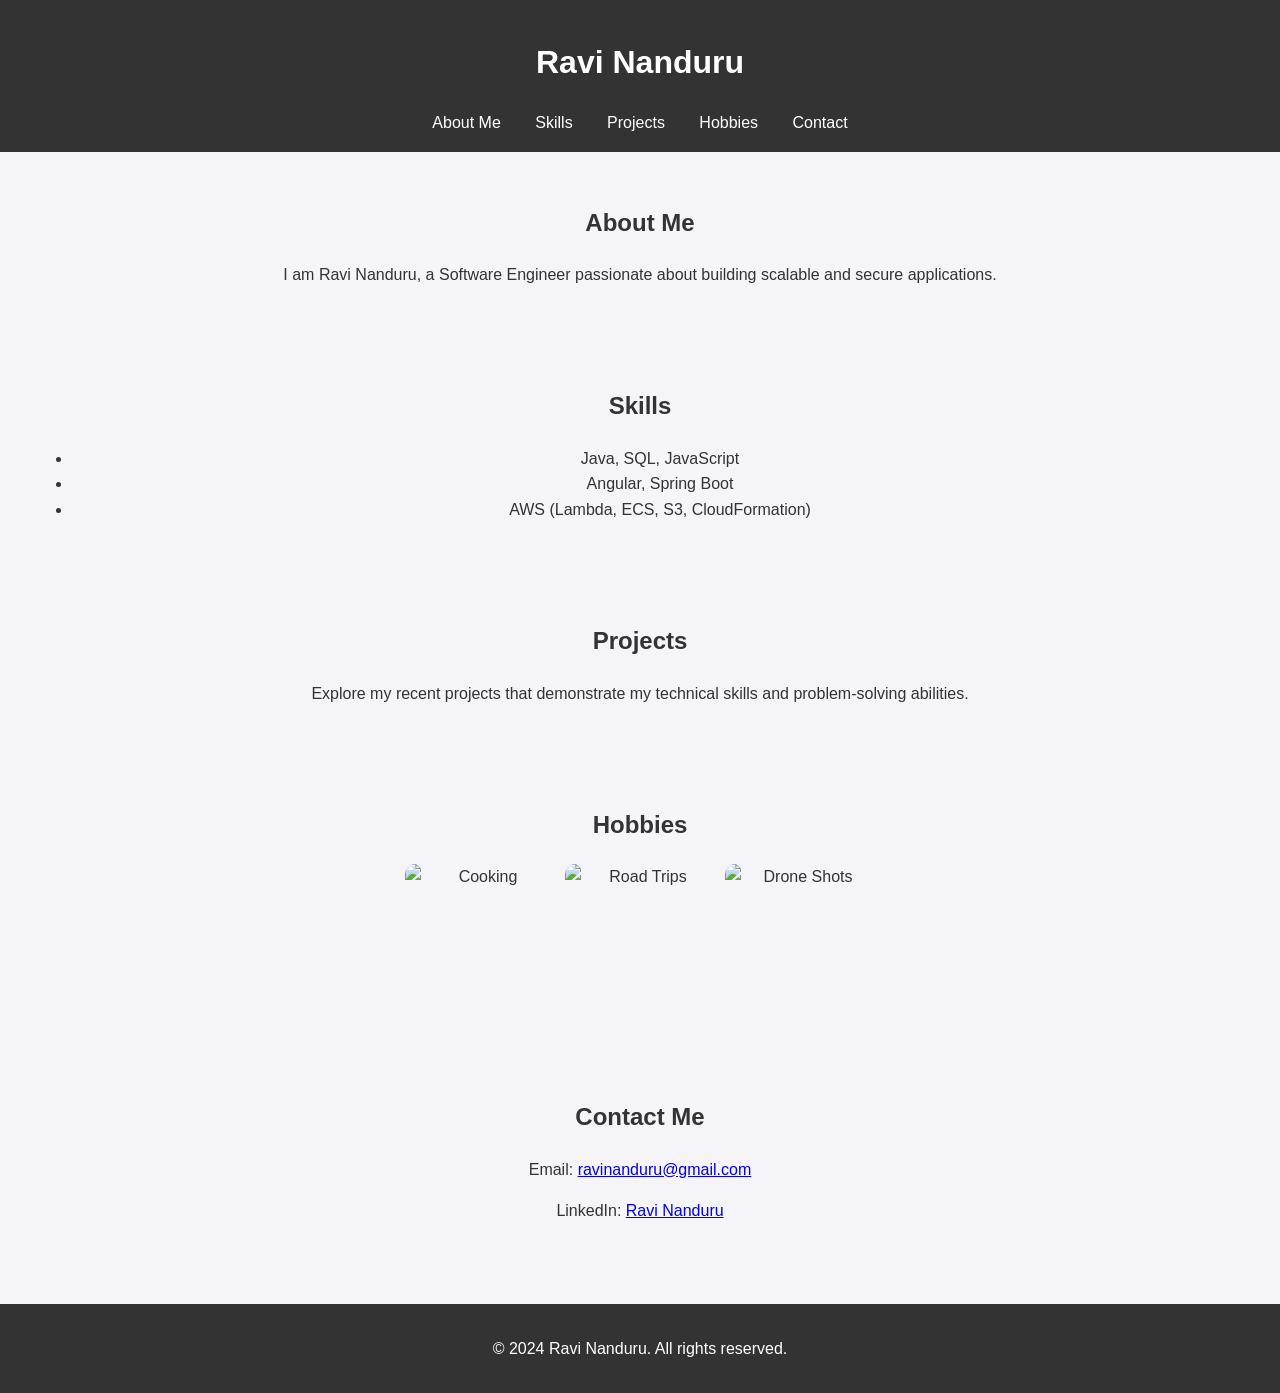
==== index.html @ bf573568 "index.html" ====
<!DOCTYPE html>
<html lang="en">
<head>
    <meta charset="UTF-8">
    <meta name="viewport" content="width=device-width, initial-scale=1.0">
    <title>Ravi Nanduru | Portfolio</title>
    <link rel="stylesheet" href="styles.css">
</head>
<body>
    <header>
        <h1>Ravi Nanduru</h1>
        <nav>
            <ul>
                <li><a href="#about">About Me</a></li>
                <li><a href="#skills">Skills</a></li>
                <li><a href="#projects">Projects</a></li>
                <li><a href="#hobbies">Hobbies</a></li>
                <li><a href="#contact">Contact</a></li>
            </ul>
        </nav>
    </header>

    <main>
        <section id="about">
            <h2>About Me</h2>
            <p>I am Ravi Nanduru, a Software Engineer passionate about building scalable and secure applications.</p>
        </section>

        <section id="skills">
            <h2>Skills</h2>
            <ul>
                <li>Java, SQL, JavaScript</li>
                <li>Angular, Spring Boot</li>
                <li>AWS (Lambda, ECS, S3, CloudFormation)</li>
            </ul>
        </section>

        <section id="projects">
            <h2>Projects</h2>
            <p>Explore my recent projects that demonstrate my technical skills and problem-solving abilities.</p>
        </section>

        <section id="hobbies">
            <h2>Hobbies</h2>
            <div class="gallery">
                <img src="images/cooking.jpg" alt="Cooking">
                <img src="images/roadtrip.jpg" alt="Road Trips">
                <img src="images/drone.jpg" alt="Drone Shots">
            </div>
        </section>

        <section id="contact">
            <h2>Contact Me</h2>
            <p>Email: <a href="mailto:ravinanduru@gmail.com">ravinanduru@gmail.com</a></p>
            <p>LinkedIn: <a href="https://www.linkedin.com/in/ravi-nanduru/">Ravi Nanduru</a></p>
        </section>
    </main>

    <footer>
        <p>© 2024 Ravi Nanduru. All rights reserved.</p>
    </footer>
</body>
</html>
---- styles.css ----
/* General Styles */
body {
    font-family: Arial, sans-serif;
    line-height: 1.6;
    margin: 0;
    padding: 0;
    background-color: #f4f4f9;
    color: #333;
}

header {
    background-color: #333;
    color: #fff;
    padding: 1rem;
    text-align: center;
}

header ul {
    list-style: none;
    padding: 0;
    margin: 0;
}

header li {
    display: inline;
    margin: 0 15px;
}

header a {
    color: #fff;
    text-decoration: none;
}

section {
    padding: 2rem;
    text-align: center;
}

.gallery {
    display: flex;
    justify-content: center;
    gap: 10px;
}

.gallery img {
    width: 150px;
    height: 150px;
    object-fit: cover;
    border-radius: 10px;
}

footer {
    background-color: #333;
    color: #fff;
    text-align: center;
    padding: 1rem 0;
    margin-top: 2rem;
}
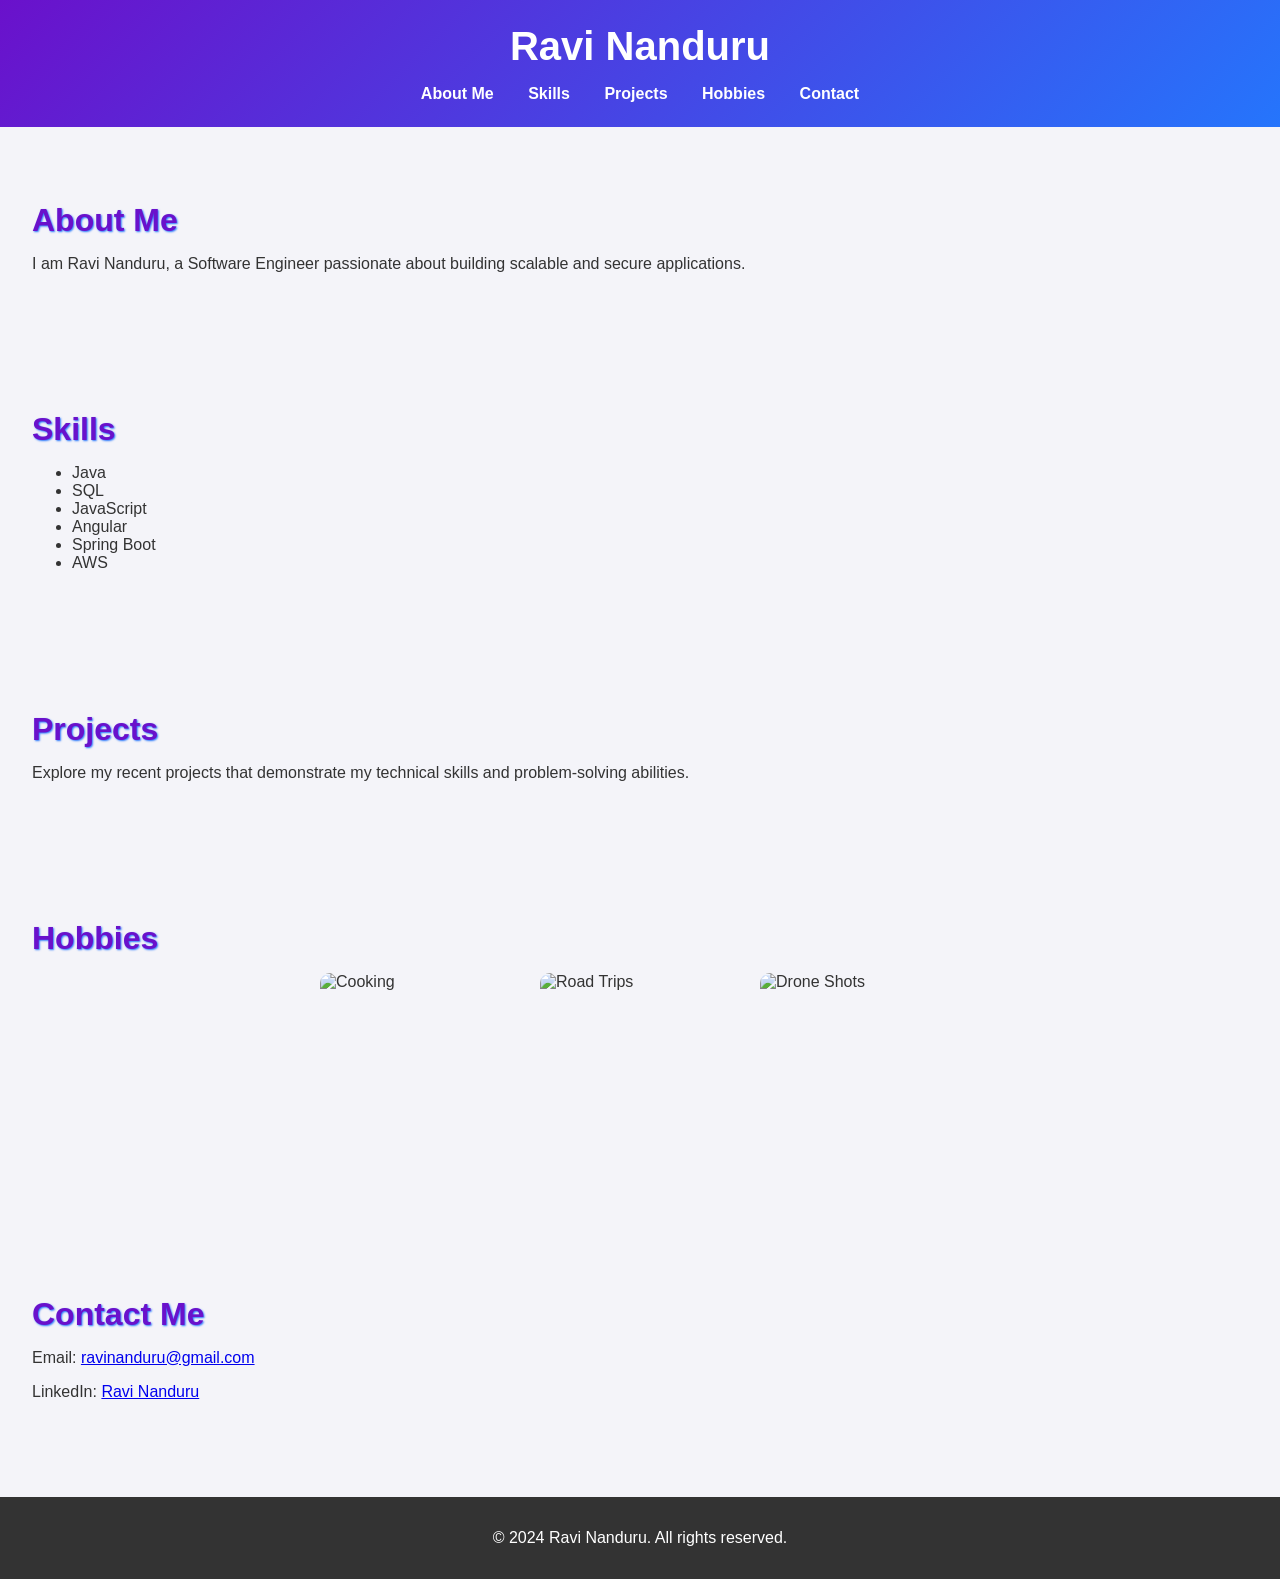
==== commit c061db74: "updates" ====
--- a/index.html
+++ b/index.html
@@ -5,10 +5,11 @@
     <meta name="viewport" content="width=device-width, initial-scale=1.0">
     <title>Ravi Nanduru | Portfolio</title>
     <link rel="stylesheet" href="styles.css">
+    <script defer src="script.js"></script>
 </head>
 <body>
     <header>
-        <h1>Ravi Nanduru</h1>
+        <h1 class="fade-in">Ravi Nanduru</h1>
         <nav>
             <ul>
                 <li><a href="#about">About Me</a></li>
@@ -21,26 +22,29 @@
     </header>
 
     <main>
-        <section id="about">
+        <section id="about" class="section fade-in">
             <h2>About Me</h2>
             <p>I am Ravi Nanduru, a Software Engineer passionate about building scalable and secure applications.</p>
         </section>
 
-        <section id="skills">
+        <section id="skills" class="section fade-in">
             <h2>Skills</h2>
-            <ul>
-                <li>Java, SQL, JavaScript</li>
-                <li>Angular, Spring Boot</li>
-                <li>AWS (Lambda, ECS, S3, CloudFormation)</li>
+            <ul class="skills-list">
+                <li>Java</li>
+                <li>SQL</li>
+                <li>JavaScript</li>
+                <li>Angular</li>
+                <li>Spring Boot</li>
+                <li>AWS</li>
             </ul>
         </section>
 
-        <section id="projects">
+        <section id="projects" class="section fade-in">
             <h2>Projects</h2>
             <p>Explore my recent projects that demonstrate my technical skills and problem-solving abilities.</p>
         </section>
 
-        <section id="hobbies">
+        <section id="hobbies" class="section fade-in">
             <h2>Hobbies</h2>
             <div class="gallery">
                 <img src="images/cooking.jpg" alt="Cooking">
@@ -49,7 +53,7 @@
             </div>
         </section>
 
-        <section id="contact">
+        <section id="contact" class="section fade-in">
             <h2>Contact Me</h2>
             <p>Email: <a href="mailto:ravinanduru@gmail.com">ravinanduru@gmail.com</a></p>
             <p>LinkedIn: <a href="https://www.linkedin.com/in/ravi-nanduru/">Ravi Nanduru</a></p>
--- a/styles.css
+++ b/styles.css
@@ -1,58 +1,115 @@
 /* General Styles */
 body {
-    font-family: Arial, sans-serif;
-    line-height: 1.6;
+    font-family: 'Arial', sans-serif;
     margin: 0;
     padding: 0;
     background-color: #f4f4f9;
     color: #333;
+    scroll-behavior: smooth;
 }
 
+/* Header */
 header {
-    background-color: #333;
-    color: #fff;
-    padding: 1rem;
+    background: linear-gradient(135deg, #6a11cb, #2575fc);
+    color: white;
     text-align: center;
+    padding: 1.5rem 0;
+    position: sticky;
+    top: 0;
+    z-index: 1000;
+}
+
+header h1 {
+    font-size: 2.5rem;
+    margin: 0;
+    animation: slide-in 1s ease-out;
 }
 
 header ul {
     list-style: none;
     padding: 0;
-    margin: 0;
+    margin: 1rem 0 0 0;
 }
 
 header li {
-    display: inline;
+    display: inline-block;
     margin: 0 15px;
 }
 
 header a {
-    color: #fff;
+    color: white;
     text-decoration: none;
+    font-weight: bold;
+    transition: color 0.3s;
 }
 
-section {
-    padding: 2rem;
-    text-align: center;
+header a:hover {
+    color: #f4f4f9;
 }
 
+/* Sections */
+.section {
+    padding: 3rem 2rem;
+    opacity: 0;
+    transform: translateY(50px);
+    animation: fade-in-up 1s forwards;
+}
+
+.section h2 {
+    margin-bottom: 1rem;
+    font-size: 2rem;
+    color: #6a11cb;
+    text-shadow: 1px 1px 2px #2575fc;
+}
+
+/* Gallery */
 .gallery {
     display: flex;
     justify-content: center;
-    gap: 10px;
+    gap: 20px;
 }
 
 .gallery img {
-    width: 150px;
-    height: 150px;
+    width: 200px;
+    height: 200px;
     object-fit: cover;
     border-radius: 10px;
+    transition: transform 0.3s ease, box-shadow 0.3s ease;
 }
 
+.gallery img:hover {
+    transform: scale(1.1);
+    box-shadow: 0 4px 8px rgba(0, 0, 0, 0.2);
+}
+
+/* Footer */
 footer {
-    background-color: #333;
-    color: #fff;
+    background: #333;
+    color: white;
     text-align: center;
-    padding: 1rem 0;
+    padding: 1rem;
     margin-top: 2rem;
+}
+
+/* Animations */
+@keyframes slide-in {
+    from {
+        opacity: 0;
+        transform: translateY(-50px);
+    }
+    to {
+        opacity: 1;
+        transform: translateY(0);
+    }
+}
+
+@keyframes fade-in-up {
+    from {
+        opacity: 0;
+        transform: translateY(50px);
+    }
+    to {
+        opacity: 1;
+        transform: translateY(0);
+    }
 }
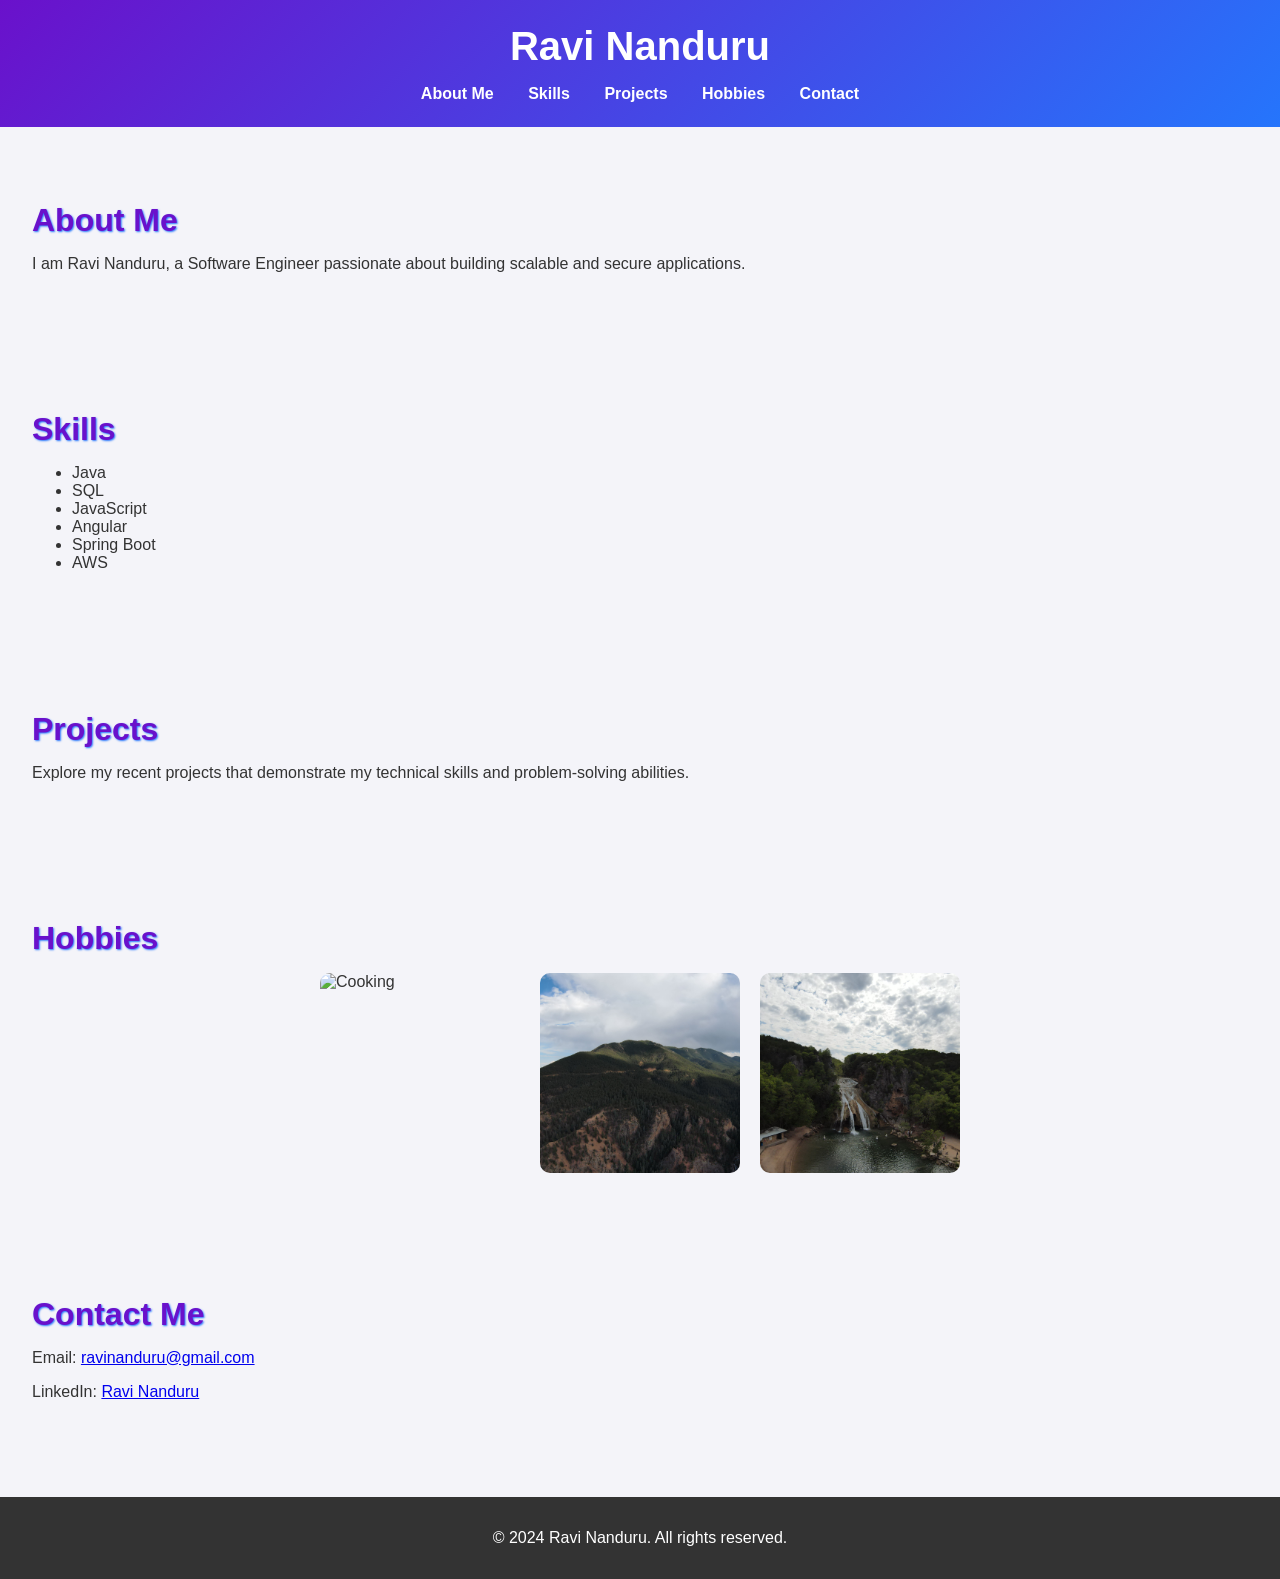
==== commit d4121582: "rename" ====
--- a/index.html
+++ b/index.html
@@ -48,8 +48,8 @@
             <h2>Hobbies</h2>
             <div class="gallery">
                 <img src="images/cooking.jpg" alt="Cooking">
-                <img src="images/roadtrip.jpg" alt="Road Trips">
-                <img src="images/drone.jpg" alt="Drone Shots">
+                <img src="images/ROADTRIP.JPG" alt="Road Trips">
+                <img src="images/DRONE.JPG" alt="Drone Shots">
             </div>
         </section>
 
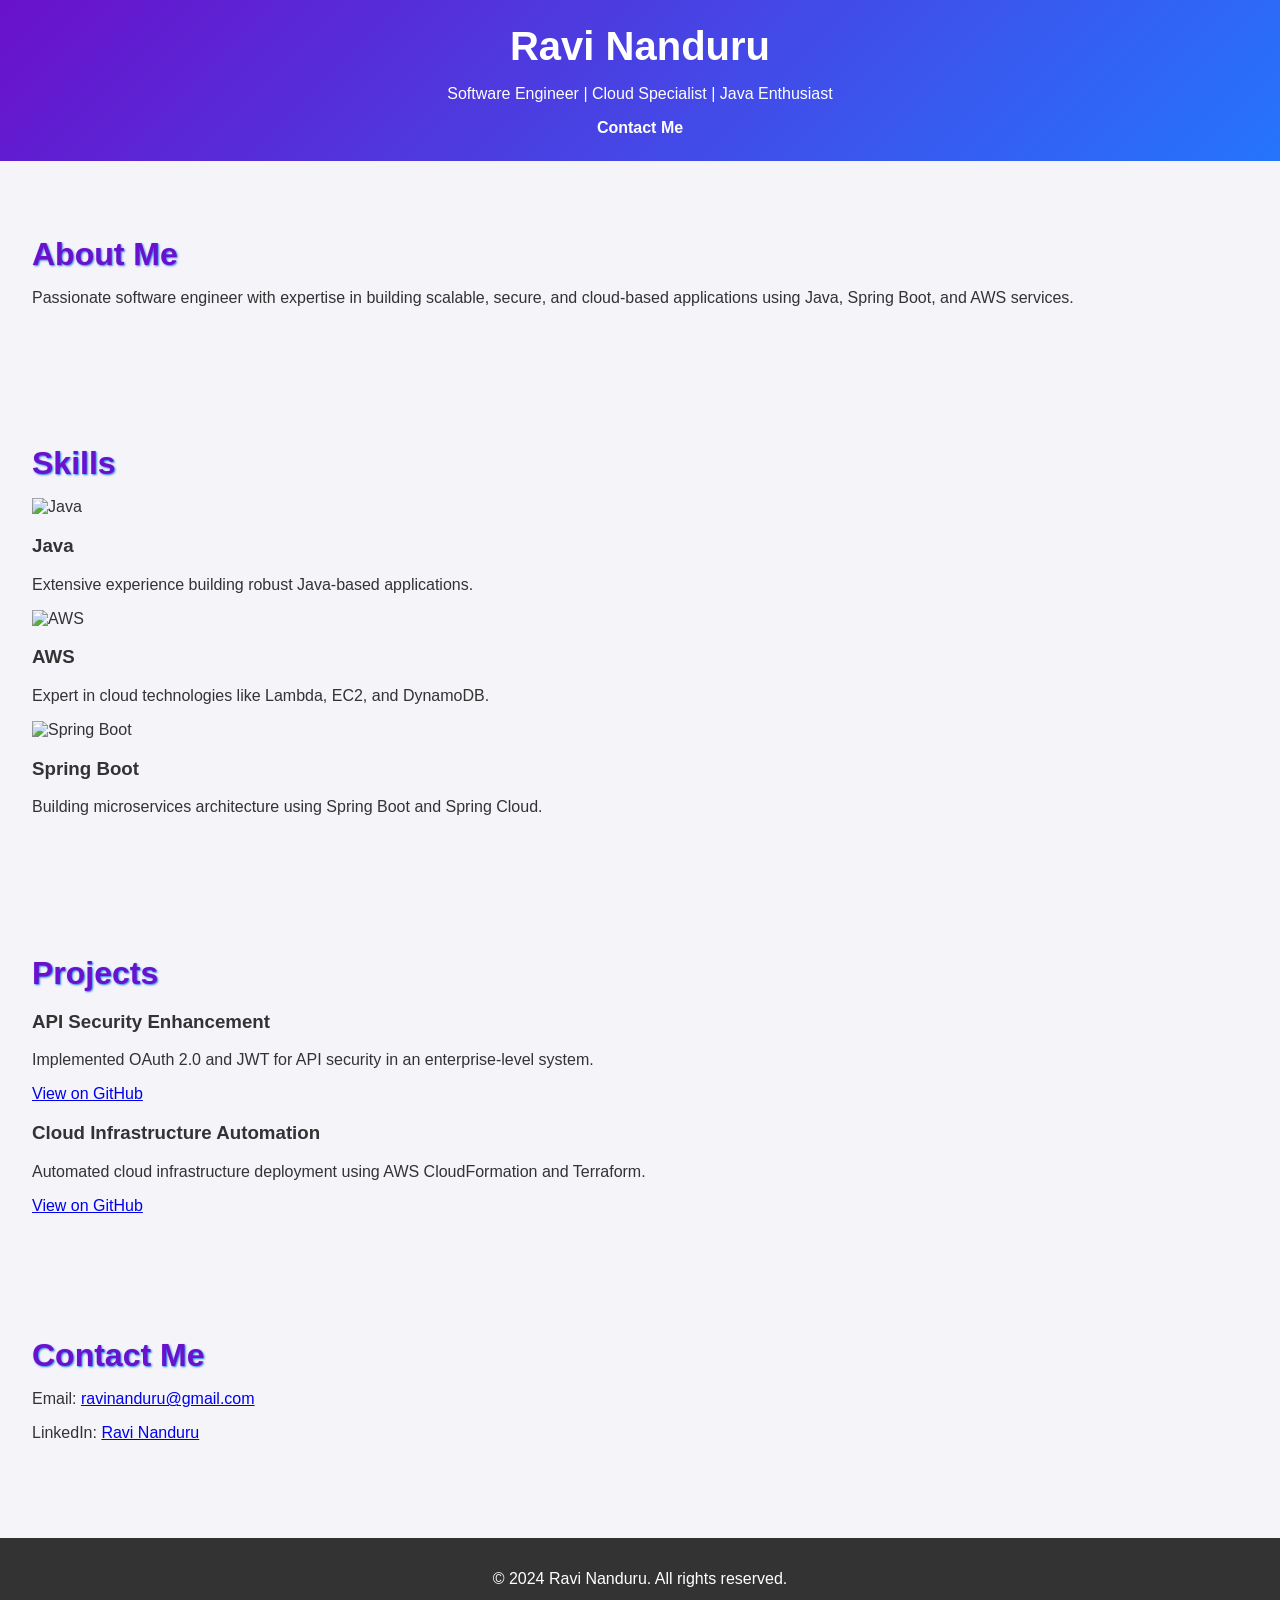
==== commit 88b1edc1: "updating html" ====
--- a/index.html
+++ b/index.html
@@ -3,53 +3,59 @@
 <head>
     <meta charset="UTF-8">
     <meta name="viewport" content="width=device-width, initial-scale=1.0">
-    <title>Ravi Nanduru | Portfolio</title>
+    <title>Ravi Nanduru | Software Engineer</title>
     <link rel="stylesheet" href="styles.css">
     <script defer src="script.js"></script>
 </head>
 <body>
-    <header>
-        <h1 class="fade-in">Ravi Nanduru</h1>
-        <nav>
-            <ul>
-                <li><a href="#about">About Me</a></li>
-                <li><a href="#skills">Skills</a></li>
-                <li><a href="#projects">Projects</a></li>
-                <li><a href="#hobbies">Hobbies</a></li>
-                <li><a href="#contact">Contact</a></li>
-            </ul>
-        </nav>
+    <header class="hero">
+        <div class="container">
+            <h1 class="fade-in">Ravi Nanduru</h1>
+            <p class="tagline">Software Engineer | Cloud Specialist | Java Enthusiast</p>
+            <a href="#contact" class="cta-btn">Contact Me</a>
+        </div>
     </header>
 
     <main>
         <section id="about" class="section fade-in">
             <h2>About Me</h2>
-            <p>I am Ravi Nanduru, a Software Engineer passionate about building scalable and secure applications.</p>
+            <p>Passionate software engineer with expertise in building scalable, secure, and cloud-based applications using Java, Spring Boot, and AWS services.</p>
         </section>
 
         <section id="skills" class="section fade-in">
             <h2>Skills</h2>
-            <ul class="skills-list">
-                <li>Java</li>
-                <li>SQL</li>
-                <li>JavaScript</li>
-                <li>Angular</li>
-                <li>Spring Boot</li>
-                <li>AWS</li>
-            </ul>
+            <div class="skills-list">
+                <div class="skill">
+                    <img src="images/java-icon.png" alt="Java" class="skill-icon">
+                    <h3>Java</h3>
+                    <p>Extensive experience building robust Java-based applications.</p>
+                </div>
+                <div class="skill">
+                    <img src="images/aws-icon.png" alt="AWS" class="skill-icon">
+                    <h3>AWS</h3>
+                    <p>Expert in cloud technologies like Lambda, EC2, and DynamoDB.</p>
+                </div>
+                <div class="skill">
+                    <img src="images/spring-icon.png" alt="Spring Boot" class="skill-icon">
+                    <h3>Spring Boot</h3>
+                    <p>Building microservices architecture using Spring Boot and Spring Cloud.</p>
+                </div>
+            </div>
         </section>
 
         <section id="projects" class="section fade-in">
             <h2>Projects</h2>
-            <p>Explore my recent projects that demonstrate my technical skills and problem-solving abilities.</p>
-        </section>
-
-        <section id="hobbies" class="section fade-in">
-            <h2>Hobbies</h2>
-            <div class="gallery">
-                <img src="images/cooking.jpg" alt="Cooking">
-                <img src="images/ROADTRIP.JPG" alt="Road Trips">
-                <img src="images/DRONE.JPG" alt="Drone Shots">
+            <div class="project-cards">
+                <div class="project-card">
+                    <h3>API Security Enhancement</h3>
+                    <p>Implemented OAuth 2.0 and JWT for API security in an enterprise-level system.</p>
+                    <a href="https://github.com/ravikiran/project" target="_blank" class="project-link">View on GitHub</a>
+                </div>
+                <div class="project-card">
+                    <h3>Cloud Infrastructure Automation</h3>
+                    <p>Automated cloud infrastructure deployment using AWS CloudFormation and Terraform.</p>
+                    <a href="https://github.com/ravikiran/project" target="_blank" class="project-link">View on GitHub</a>
+                </div>
             </div>
         </section>
 
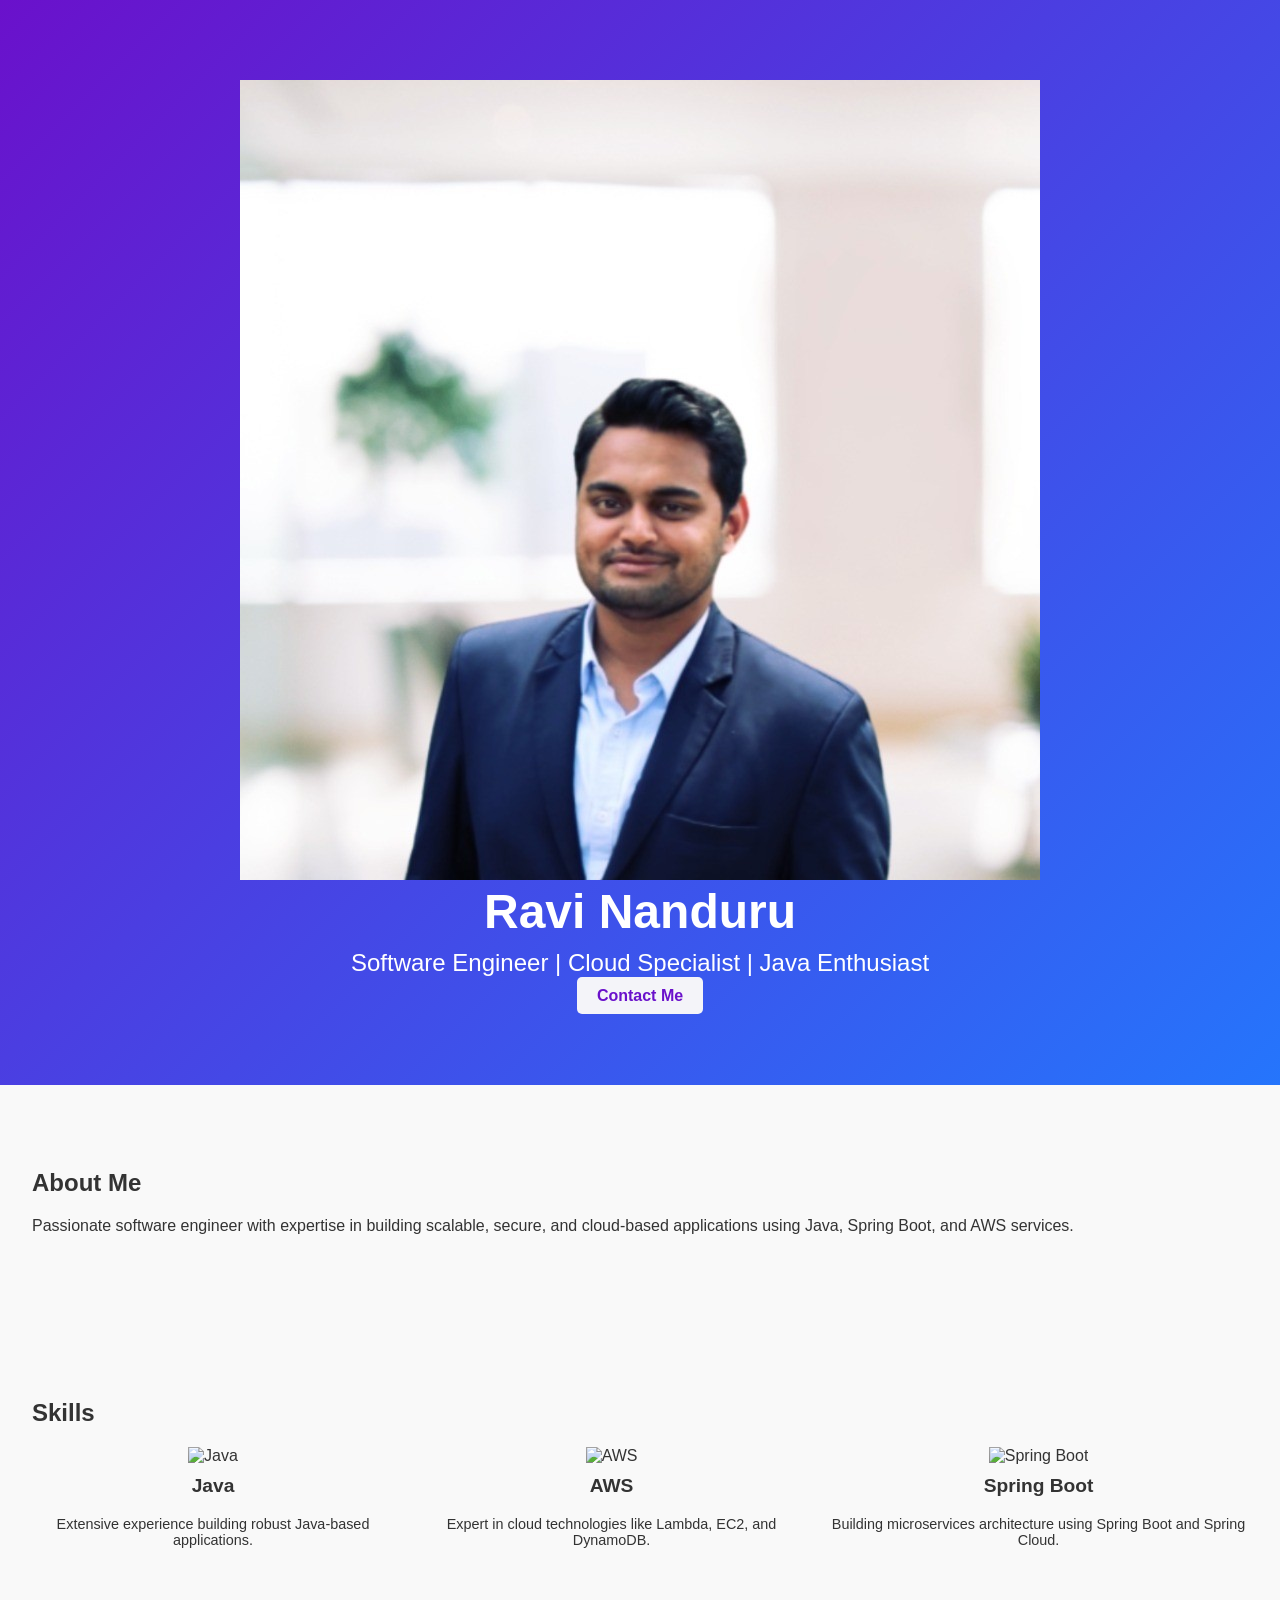
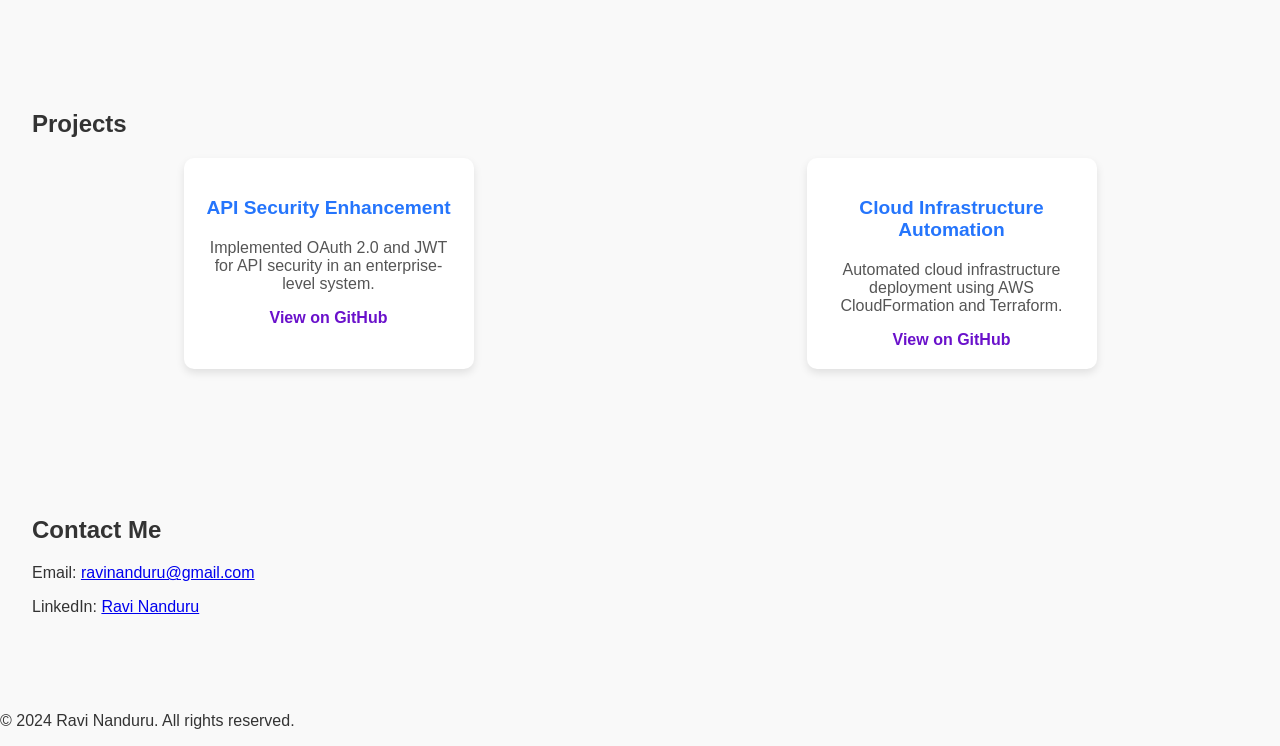
==== commit 505c1bd2: "update DP" ====
--- a/index.html
+++ b/index.html
@@ -10,6 +10,8 @@
 <body>
     <header class="hero">
         <div class="container">
+            <!-- Profile Picture -->
+            <img src="images/DP.jpg" alt="Ravi Nanduru" class="profile-img">
             <h1 class="fade-in">Ravi Nanduru</h1>
             <p class="tagline">Software Engineer | Cloud Specialist | Java Enthusiast</p>
             <a href="#contact" class="cta-btn">Contact Me</a>
--- a/styles.css
+++ b/styles.css
@@ -3,106 +3,115 @@
     font-family: 'Arial', sans-serif;
     margin: 0;
     padding: 0;
-    background-color: #f4f4f9;
+    background-color: #f9f9f9;
     color: #333;
     scroll-behavior: smooth;
 }
 
-/* Header */
-header {
+/* Hero Section */
+.hero {
     background: linear-gradient(135deg, #6a11cb, #2575fc);
     color: white;
     text-align: center;
-    padding: 1.5rem 0;
-    position: sticky;
-    top: 0;
-    z-index: 1000;
+    padding: 80px 0;
+    position: relative;
 }
 
-header h1 {
-    font-size: 2.5rem;
-    margin: 0;
-    animation: slide-in 1s ease-out;
+.hero .container {
+    max-width: 1200px;
+    margin: 0 auto;
 }
 
-header ul {
-    list-style: none;
-    padding: 0;
-    margin: 1rem 0 0 0;
+.hero h1 {
+    font-size: 3rem;
+    margin: 0;
 }
 
-header li {
-    display: inline-block;
-    margin: 0 15px;
+.tagline {
+    font-size: 1.5rem;
+    margin: 10px 0;
 }
 
-header a {
-    color: white;
+.cta-btn {
+    background-color: #f4f4f9;
+    color: #6a11cb;
+    padding: 10px 20px;
+    border-radius: 5px;
     text-decoration: none;
     font-weight: bold;
-    transition: color 0.3s;
 }
 
-header a:hover {
-    color: #f4f4f9;
+.cta-btn:hover {
+    background-color: #2575fc;
+    color: white;
 }
 
 /* Sections */
 .section {
-    padding: 3rem 2rem;
+    padding: 4rem 2rem;
     opacity: 0;
     transform: translateY(50px);
     animation: fade-in-up 1s forwards;
 }
 
-.section h2 {
-    margin-bottom: 1rem;
-    font-size: 2rem;
-    color: #6a11cb;
-    text-shadow: 1px 1px 2px #2575fc;
+.skills-list {
+    display: flex;
+    justify-content: space-around;
+    gap: 30px;
+    margin-top: 20px;
 }
 
-/* Gallery */
-.gallery {
-    display: flex;
-    justify-content: center;
-    gap: 20px;
+.skill {
+    text-align: center;
 }
 
-.gallery img {
-    width: 200px;
-    height: 200px;
-    object-fit: cover;
-    border-radius: 10px;
-    transition: transform 0.3s ease, box-shadow 0.3s ease;
+.skill h3 {
+    margin-top: 10px;
+    font-size: 1.2rem;
 }
 
-.gallery img:hover {
-    transform: scale(1.1);
-    box-shadow: 0 4px 8px rgba(0, 0, 0, 0.2);
+.skill p {
+    font-size: 0.9rem;
 }
 
-/* Footer */
-footer {
-    background: #333;
-    color: white;
+/* Project Cards */
+.project-cards {
+    display: flex;
+    justify-content: space-around;
+    gap: 30px;
+    margin-top: 20px;
+}
+
+.project-card {
+    background-color: #fff;
+    padding: 20px;
+    border-radius: 10px;
+    box-shadow: 0 4px 8px rgba(0, 0, 0, 0.1);
     text-align: center;
-    padding: 1rem;
-    margin-top: 2rem;
+    width: 250px;
+}
+
+.project-card h3 {
+    font-size: 1.2rem;
+    color: #2575fc;
+}
+
+.project-card p {
+    font-size: 1rem;
+    color: #555;
+}
+
+.project-link {
+    color: #6a11cb;
+    text-decoration: none;
+    font-weight: bold;
+}
+
+.project-link:hover {
+    color: #2575fc;
 }
 
 /* Animations */
-@keyframes slide-in {
-    from {
-        opacity: 0;
-        transform: translateY(-50px);
-    }
-    to {
-        opacity: 1;
-        transform: translateY(0);
-    }
-}
-
 @keyframes fade-in-up {
     from {
         opacity: 0;
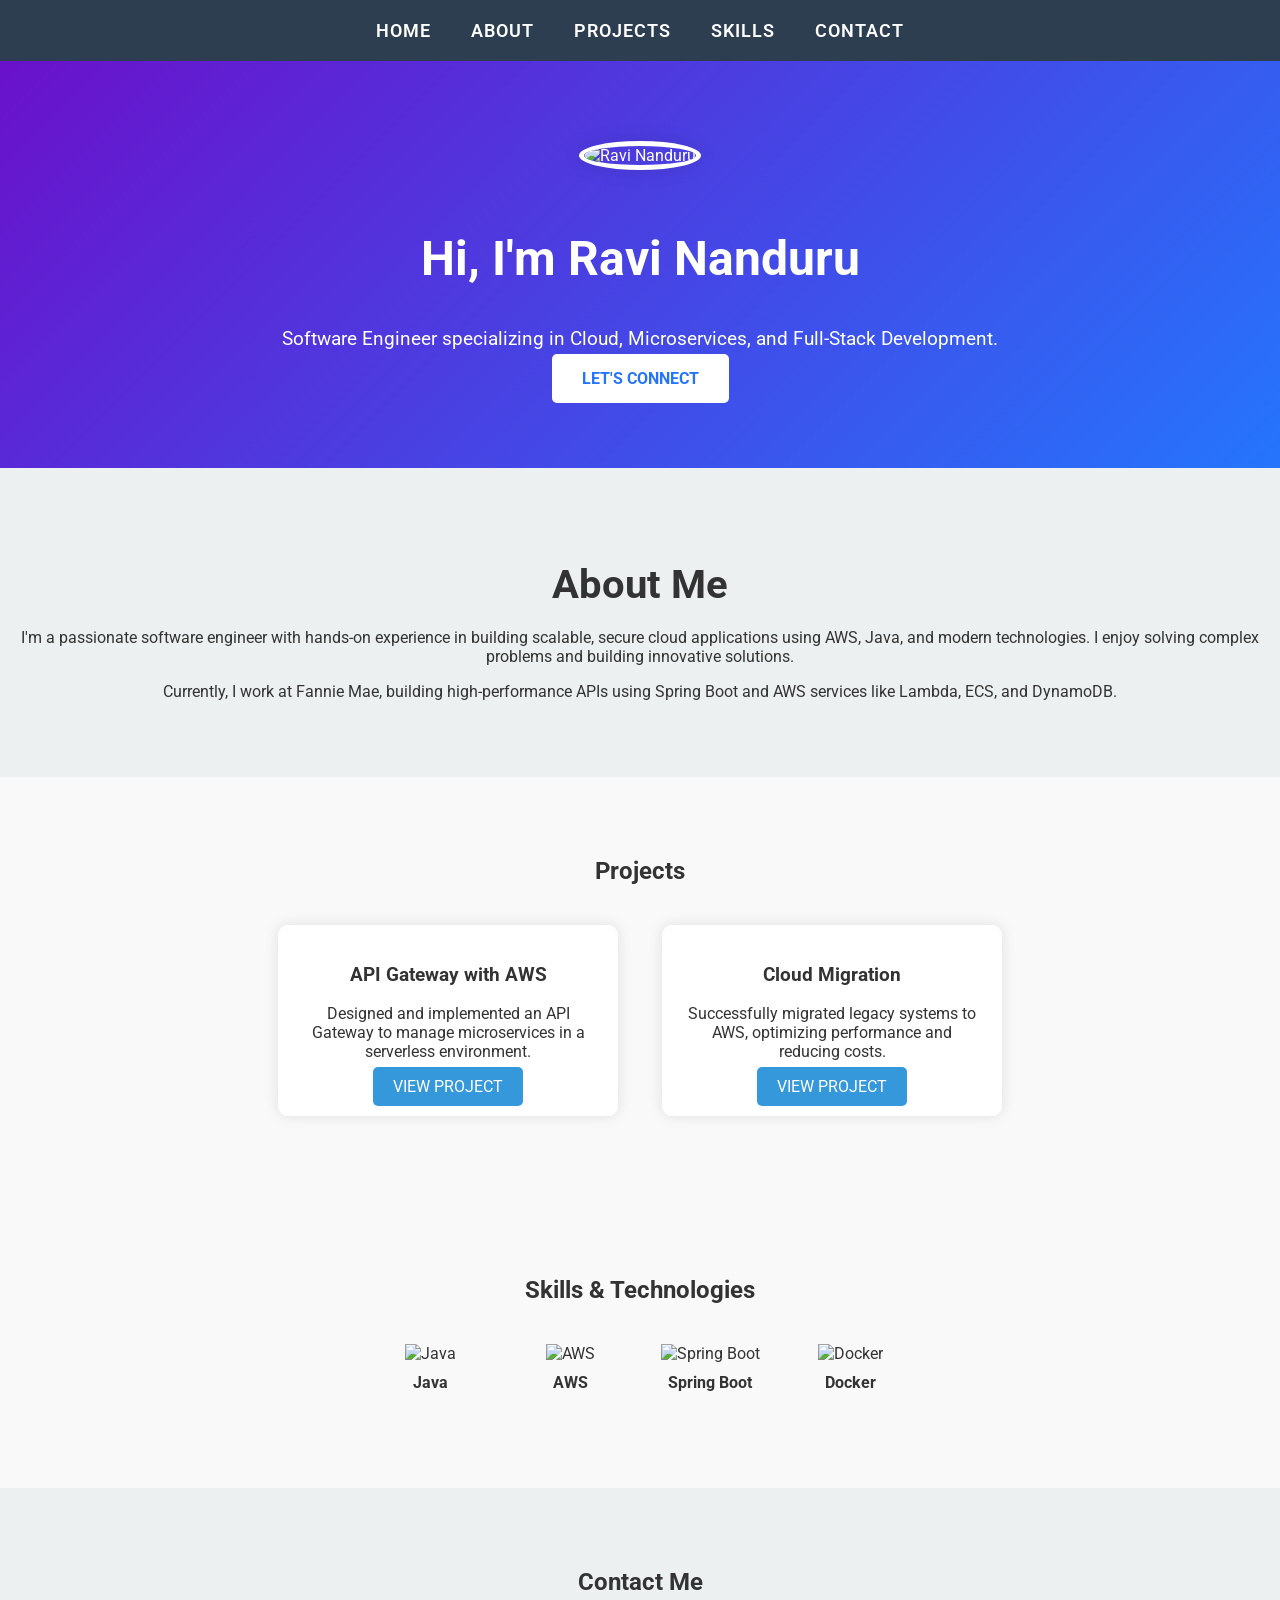
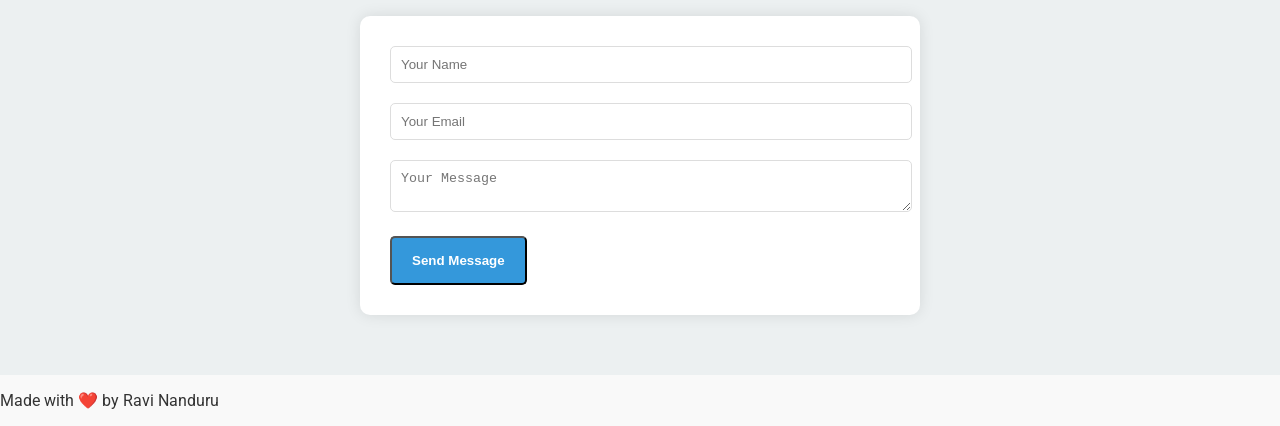
==== commit 589e5b81: "udpates to styles and index.html" ====
--- a/index.html
+++ b/index.html
@@ -3,73 +3,110 @@
 <head>
     <meta charset="UTF-8">
     <meta name="viewport" content="width=device-width, initial-scale=1.0">
+    <meta name="description" content="Ravi Nanduru's Portfolio - Software Engineer specializing in Cloud, Microservices, and Full-Stack Development.">
+    <meta name="keywords" content="Portfolio, Ravi Nanduru, Software Engineer, Java, Spring Boot, AWS, Microservices">
+    <meta name="author" content="Ravi Nanduru">
     <title>Ravi Nanduru | Software Engineer</title>
+    <link href="https://fonts.googleapis.com/css2?family=Roboto:wght@400;500;700&family=Open+Sans:wght@400;600&display=swap" rel="stylesheet">
     <link rel="stylesheet" href="styles.css">
-    <script defer src="script.js"></script>
 </head>
 <body>
-    <header class="hero">
-        <div class="container">
-            <!-- Profile Picture -->
-            <img src="images/DP.jpg" alt="Ravi Nanduru" class="profile-img">
-            <h1 class="fade-in">Ravi Nanduru</h1>
-            <p class="tagline">Software Engineer | Cloud Specialist | Java Enthusiast</p>
-            <a href="#contact" class="cta-btn">Contact Me</a>
-        </div>
+    <!-- Navigation -->
+    <header>
+        <nav>
+            <ul>
+                <li><a href="#hero">Home</a></li>
+                <li><a href="#about">About</a></li>
+                <li><a href="#projects">Projects</a></li>
+                <li><a href="#skills">Skills</a></li>
+                <li><a href="#contact">Contact</a></li>
+            </ul>
+        </nav>
     </header>
 
-    <main>
-        <section id="about" class="section fade-in">
+    <!-- Hero Section -->
+    <section id="hero">
+        <div class="container">
+            <img src="DP.jpg" alt="Ravi Nanduru" class="profile-img">
+            <h1>Hi, I'm Ravi Nanduru</h1>
+            <p>Software Engineer specializing in Cloud, Microservices, and Full-Stack Development.</p>
+            <a href="#contact" class="cta-btn">Let's Connect</a>
+        </div>
+    </section>
+
+    <!-- About Section -->
+    <section id="about">
+        <div class="container">
             <h2>About Me</h2>
-            <p>Passionate software engineer with expertise in building scalable, secure, and cloud-based applications using Java, Spring Boot, and AWS services.</p>
-        </section>
+            <p>I'm a passionate software engineer with hands-on experience in building scalable, secure cloud applications using AWS, Java, and modern technologies. I enjoy solving complex problems and building innovative solutions.</p>
+            <p>Currently, I work at Fannie Mae, building high-performance APIs using Spring Boot and AWS services like Lambda, ECS, and DynamoDB.</p>
+        </div>
+    </section>
 
-        <section id="skills" class="section fade-in">
-            <h2>Skills</h2>
+    <!-- Projects Section -->
+    <section id="projects">
+        <div class="container">
+            <h2>Projects</h2>
+            <div class="project-card">
+                <h3>API Gateway with AWS</h3>
+                <p>Designed and implemented an API Gateway to manage microservices in a serverless environment.</p>
+                <a href="https://github.com/yourgithub" target="_blank" class="project-btn">View Project</a>
+            </div>
+            <div class="project-card">
+                <h3>Cloud Migration</h3>
+                <p>Successfully migrated legacy systems to AWS, optimizing performance and reducing costs.</p>
+                <a href="https://github.com/yourgithub" target="_blank" class="project-btn">View Project</a>
+            </div>
+            <!-- Add more projects here -->
+        </div>
+    </section>
+
+    <!-- Skills Section -->
+    <section id="skills">
+        <div class="container">
+            <h2>Skills & Technologies</h2>
             <div class="skills-list">
-                <div class="skill">
-                    <img src="images/java-icon.png" alt="Java" class="skill-icon">
-                    <h3>Java</h3>
-                    <p>Extensive experience building robust Java-based applications.</p>
+                <div class="skill-card">
+                    <img src="java-icon.png" alt="Java">
+                    <p>Java</p>
                 </div>
-                <div class="skill">
-                    <img src="images/aws-icon.png" alt="AWS" class="skill-icon">
-                    <h3>AWS</h3>
-                    <p>Expert in cloud technologies like Lambda, EC2, and DynamoDB.</p>
+                <div class="skill-card">
+                    <img src="aws-icon.png" alt="AWS">
+                    <p>AWS</p>
                 </div>
-                <div class="skill">
-                    <img src="images/spring-icon.png" alt="Spring Boot" class="skill-icon">
-                    <h3>Spring Boot</h3>
-                    <p>Building microservices architecture using Spring Boot and Spring Cloud.</p>
+                <div class="skill-card">
+                    <img src="spring-icon.png" alt="Spring Boot">
+                    <p>Spring Boot</p>
                 </div>
+                <div class="skill-card">
+                    <img src="docker-icon.png" alt="Docker">
+                    <p>Docker</p>
+                </div>
+                <!-- Add more skills here -->
             </div>
-        </section>
+        </div>
+    </section>
 
-        <section id="projects" class="section fade-in">
-            <h2>Projects</h2>
-            <div class="project-cards">
-                <div class="project-card">
-                    <h3>API Security Enhancement</h3>
-                    <p>Implemented OAuth 2.0 and JWT for API security in an enterprise-level system.</p>
-                    <a href="https://github.com/ravikiran/project" target="_blank" class="project-link">View on GitHub</a>
-                </div>
-                <div class="project-card">
-                    <h3>Cloud Infrastructure Automation</h3>
-                    <p>Automated cloud infrastructure deployment using AWS CloudFormation and Terraform.</p>
-                    <a href="https://github.com/ravikiran/project" target="_blank" class="project-link">View on GitHub</a>
-                </div>
-            </div>
-        </section>
+    <!-- Contact Section -->
+    <section id="contact">
+        <div class="container">
+            <h2>Contact Me</h2>
+            <form action="mailto:ravi@example.com" method="get">
+                <input type="text" name="name" placeholder="Your Name" required>
+                <input type="email" name="email" placeholder="Your Email" required>
+                <textarea name="message" placeholder="Your Message" required></textarea>
+                <button type="submit">Send Message</button>
+            </form>
+        </div>
+    </section>
 
-        <section id="contact" class="section fade-in">
-            <h2>Contact Me</h2>
-            <p>Email: <a href="mailto:ravinanduru@gmail.com">ravinanduru@gmail.com</a></p>
-            <p>LinkedIn: <a href="https://www.linkedin.com/in/ravi-nanduru/">Ravi Nanduru</a></p>
-        </section>
-    </main>
+    <!-- Footer -->
+    <footer>
+        <div class="container">
+            <p>Made with ❤️ by Ravi Nanduru</p>
+        </div>
+    </footer>
 
-    <footer>
-        <p>© 2024 Ravi Nanduru. All rights reserved.</p>
-    </footer>
+    <script src="script.js"></script>
 </body>
 </html>
--- a/styles.css
+++ b/styles.css
@@ -1,124 +1,206 @@
-/* General Styles */
+/* Global Styles */
 body {
-    font-family: 'Arial', sans-serif;
+    font-family: 'Roboto', sans-serif;
     margin: 0;
     padding: 0;
     background-color: #f9f9f9;
     color: #333;
-    scroll-behavior: smooth;
+}
+
+a {
+    text-decoration: none;
+    color: inherit;
+}
+
+/* Navigation */
+header {
+    background-color: #2c3e50;
+    padding: 20px 0;
+    position: sticky;
+    top: 0;
+    z-index: 10;
+}
+
+nav ul {
+    display: flex;
+    justify-content: center;
+    list-style: none;
+    margin: 0;
+    padding: 0;
+}
+
+nav ul li {
+    margin: 0 20px;
+}
+
+nav ul li a {
+    color: white;
+    font-size: 18px;
+    font-weight: 600;
+    text-transform: uppercase;
+    letter-spacing: 1px;
+    transition: color 0.3s;
+}
+
+nav ul li a:hover {
+    color: #3498db;
 }
 
 /* Hero Section */
-.hero {
+#hero {
     background: linear-gradient(135deg, #6a11cb, #2575fc);
     color: white;
     text-align: center;
     padding: 80px 0;
-    position: relative;
-}
-
-.hero .container {
-    max-width: 1200px;
-    margin: 0 auto;
-}
-
-.hero h1 {
+}
+
+#hero .profile-img {
+    width: 150px;
+    height: 150px;
+    border-radius: 50%;
+    object-fit: cover;
+    margin-bottom: 20px;
+    border: 5px solid white;
+    box-shadow: 0 0 20px rgba(0, 0, 0, 0.1);
+    transition: transform 0.3s ease, box-shadow 0.3s ease;
+}
+
+#hero .profile-img:hover {
+    transform: scale(1.1);
+    box-shadow: 0 0 30px rgba(0, 0, 0, 0.2);
+}
+
+#hero h1 {
     font-size: 3rem;
-    margin: 0;
-}
-
-.tagline {
-    font-size: 1.5rem;
-    margin: 10px 0;
+}
+
+#hero p {
+    font-size: 1.2rem;
+    margin-top: 10px;
 }
 
 .cta-btn {
-    background-color: #f4f4f9;
-    color: #6a11cb;
-    padding: 10px 20px;
-    border-radius: 5px;
-    text-decoration: none;
+    background-color: #fff;
+    color: #2575fc;
+    padding: 15px 30px;
+    border-radius: 5px;
     font-weight: bold;
+    text-transform: uppercase;
+    margin-top: 20px;
+    transition: background-color 0.3s, color 0.3s;
 }
 
 .cta-btn:hover {
-    background-color: #2575fc;
-    color: white;
-}
-
-/* Sections */
-.section {
-    padding: 4rem 2rem;
-    opacity: 0;
-    transform: translateY(50px);
-    animation: fade-in-up 1s forwards;
-}
-
-.skills-list {
-    display: flex;
-    justify-content: space-around;
-    gap: 30px;
-    margin-top: 20px;
-}
-
-.skill {
-    text-align: center;
-}
-
-.skill h3 {
-    margin-top: 10px;
-    font-size: 1.2rem;
-}
-
-.skill p {
-    font-size: 0.9rem;
-}
-
-/* Project Cards */
-.project-cards {
-    display: flex;
-    justify-content: space-around;
-    gap: 30px;
-    margin-top: 20px;
-}
-
-.project-card {
-    background-color: #fff;
+    background-color: #3498db;
+    color: white;
+}
+
+/* About Section */
+#about {
+    padding: 60px 20px;
+    background-color: #ecf0f1;
+    text-align: center;
+}
+
+#about h2 {
+    font-size: 2.5rem;
+    margin-bottom: 20px;
+}
+
+/* Projects Section */
+#projects {
+    padding: 60px 20px;
+    text-align: center;
+}
+
+#projects .project-card {
+    background-color: white;
+    box-shadow: 0 0 15px rgba(0, 0, 0, 0.1);
+    margin: 20px;
     padding: 20px;
     border-radius: 10px;
-    box-shadow: 0 4px 8px rgba(0, 0, 0, 0.1);
-    text-align: center;
-    width: 250px;
-}
-
-.project-card h3 {
-    font-size: 1.2rem;
-    color: #2575fc;
-}
-
-.project-card p {
-    font-size: 1rem;
-    color: #555;
-}
-
-.project-link {
-    color: #6a11cb;
-    text-decoration: none;
+    width: 300px;
+    display: inline-block;
+    vertical-align: top;
+    transition: transform 0.3s ease;
+}
+
+#projects .project-card:hover {
+    transform: translateY(-10px);
+}
+
+#projects .project-btn {
+    background-color: #3498db;
+    color: white;
+    padding: 10px 20px;
+    text-transform: uppercase;
+    border-radius: 5px;
+    transition: background-color 0.3s;
+}
+
+#projects .project-btn:hover {
+    background-color: #2980b9;
+}
+
+/* Skills Section */
+#skills {
+    padding: 60px 20px;
+    background-color: #f9f9f9;
+    text-align: center;
+}
+
+#skills .skills-list {
+    display: flex;
+    flex-wrap: wrap;
+    justify-content: center;
+}
+
+#skills .skill-card {
+    margin: 20px;
+    text-align: center;
+    width: 100px;
+}
+
+#skills .skill-card img {
+    width: 60px;
+    height: 60px;
+}
+
+#skills .skill-card p {
+    margin-top: 10px;
     font-weight: bold;
 }
 
-.project-link:hover {
-    color: #2575fc;
-}
-
-/* Animations */
-@keyframes fade-in-up {
-    from {
-        opacity: 0;
-        transform: translateY(50px);
-    }
-    to {
-        opacity: 1;
-        transform: translateY(0);
-    }
-}+/* Contact Section */
+#contact {
+    padding: 60px 20px;
+    background-color: #ecf0f1;
+    text-align: center;
+}
+
+#contact form {
+    display: inline-block;
+    max-width: 500px;
+    text-align: left;
+    width: 100%;
+    background-color: white;
+    padding: 30px;
+    border-radius: 10px;
+    box-shadow: 0 0 15px rgba(0, 0, 0, 0.1);
+}
+
+#contact form input, #contact form textarea {
+    width: 100%;
+    padding: 10px;
+    margin-bottom: 20px;
+    border: 1px solid #ddd;
+    border-radius: 5px;
+}
+
+#contact form button {
+    background-color: #3498db;
+    color: white;
+    padding: 15px 20px;
+    border-radius: 5px;
+    font-weight: bold;
+   
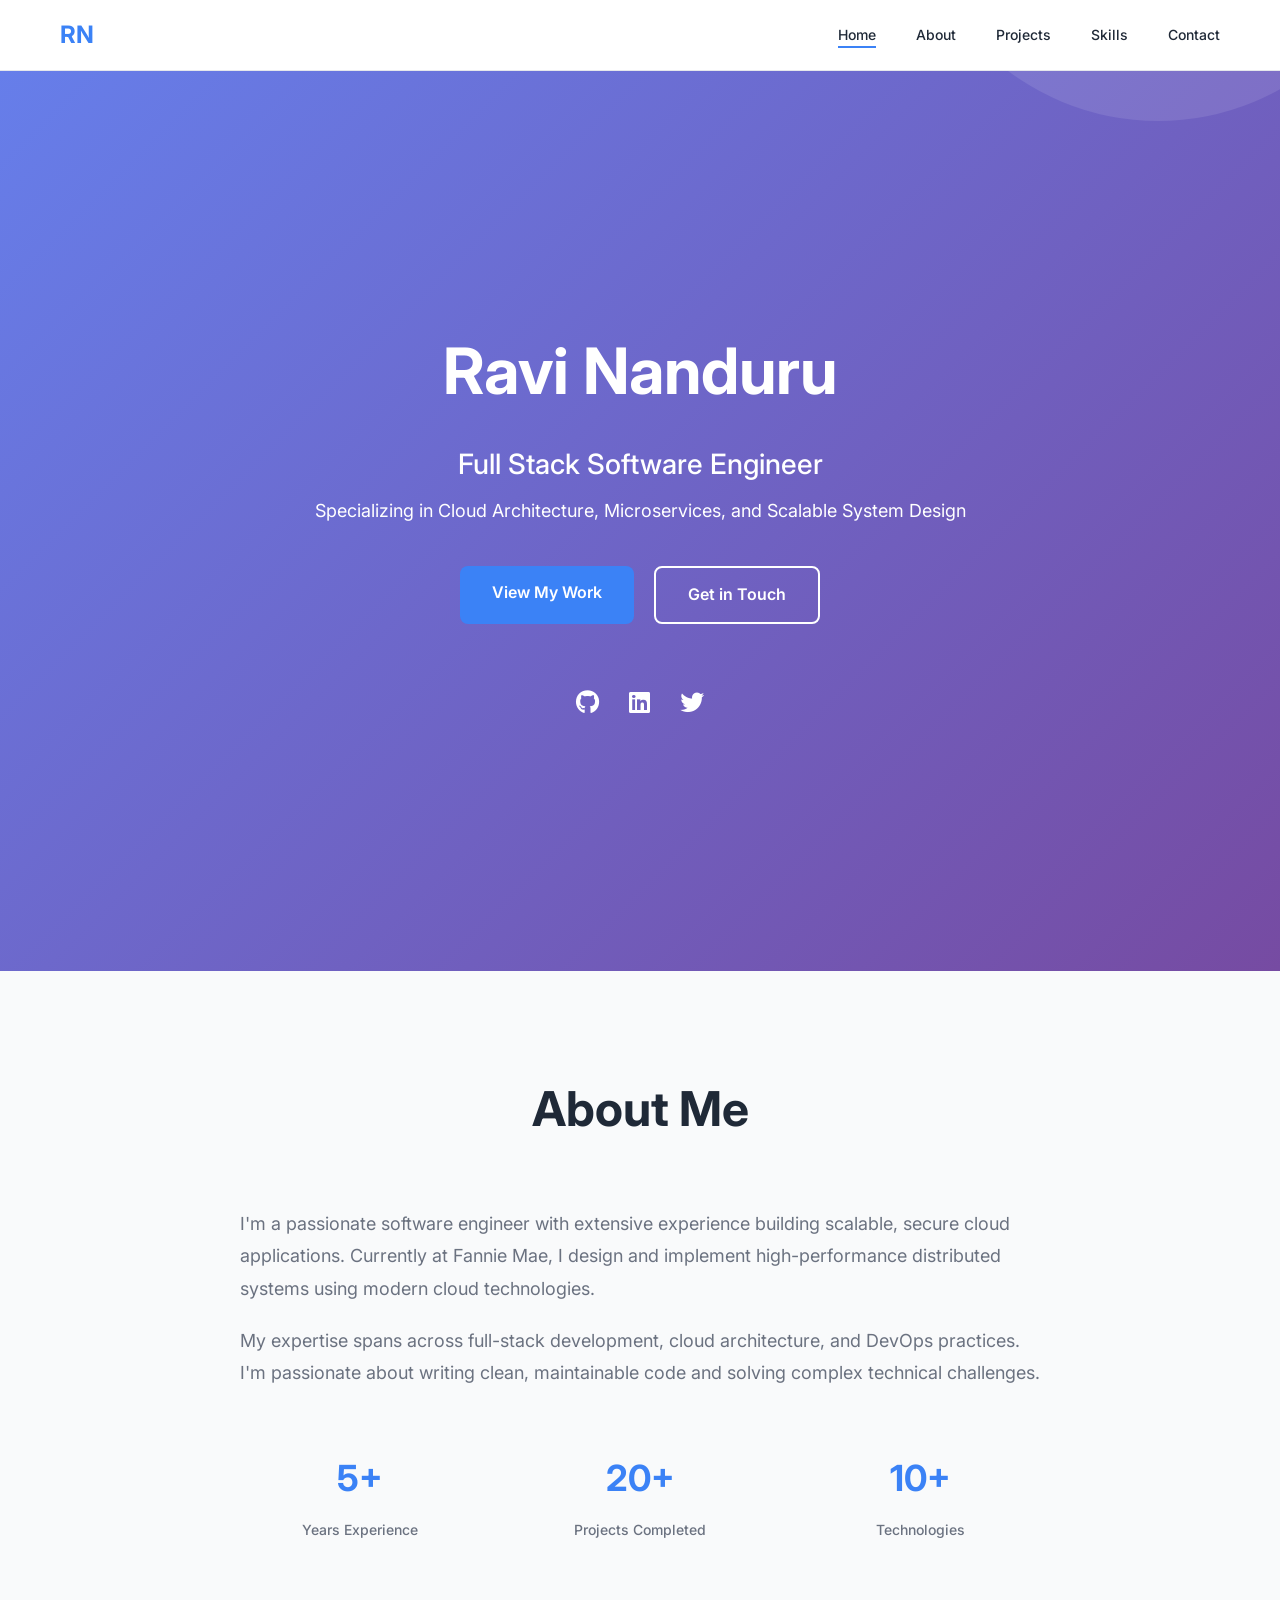
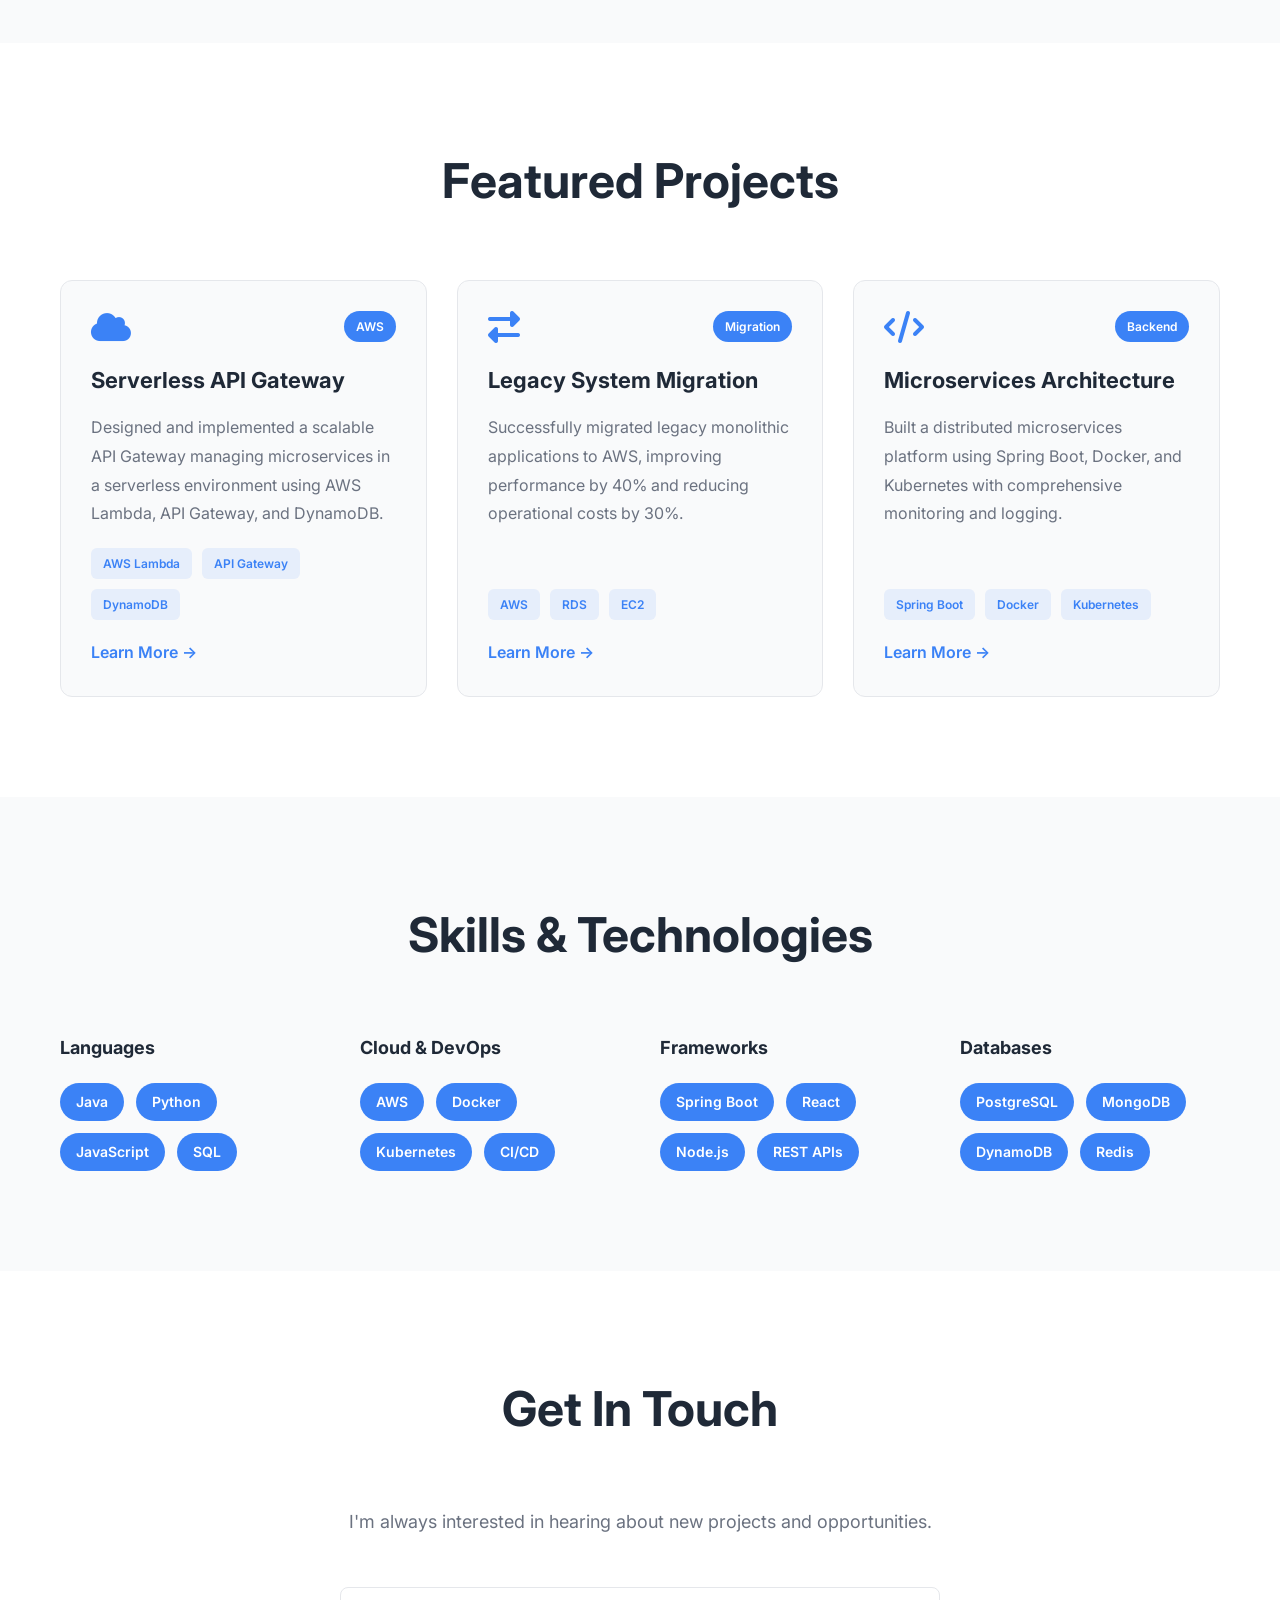
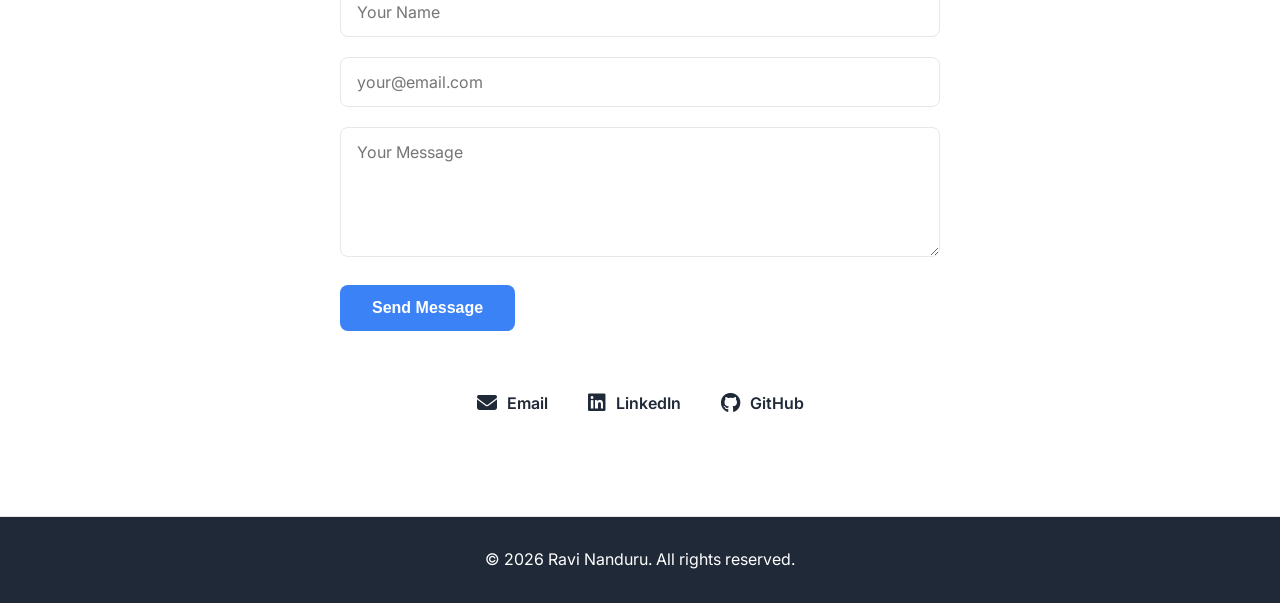
==== commit ae3441dd: "Modernize portfolio with updated design, fix missing images, improve UX" ====
--- a/index.html
+++ b/index.html
@@ -3,110 +3,217 @@
 <head>
     <meta charset="UTF-8">
     <meta name="viewport" content="width=device-width, initial-scale=1.0">
-    <meta name="description" content="Ravi Nanduru's Portfolio - Software Engineer specializing in Cloud, Microservices, and Full-Stack Development.">
-    <meta name="keywords" content="Portfolio, Ravi Nanduru, Software Engineer, Java, Spring Boot, AWS, Microservices">
-    <meta name="author" content="Ravi Nanduru">
-    <title>Ravi Nanduru | Software Engineer</title>
-    <link href="https://fonts.googleapis.com/css2?family=Roboto:wght@400;500;700&family=Open+Sans:wght@400;600&display=swap" rel="stylesheet">
+    <title>Ravi Nanduru - Full Stack Software Engineer</title>
+    <link href="https://fonts.googleapis.com/css2?family=Inter:wght@300;400;500;600;700&family=JetBrains+Mono:wght@400;600&display=swap" rel="stylesheet">
+    <link rel="stylesheet" href="https://cdnjs.cloudflare.com/ajax/libs/font-awesome/6.4.0/css/all.min.css">
     <link rel="stylesheet" href="styles.css">
 </head>
 <body>
     <!-- Navigation -->
-    <header>
-        <nav>
-            <ul>
-                <li><a href="#hero">Home</a></li>
-                <li><a href="#about">About</a></li>
-                <li><a href="#projects">Projects</a></li>
-                <li><a href="#skills">Skills</a></li>
-                <li><a href="#contact">Contact</a></li>
+    <nav class="navbar">
+        <div class="container">
+            <div class="nav-brand">RN</div>
+            <ul class="nav-menu">
+                <li><a href="#home" class="nav-link active">Home</a></li>
+                <li><a href="#about" class="nav-link">About</a></li>
+                <li><a href="#projects" class="nav-link">Projects</a></li>
+                <li><a href="#skills" class="nav-link">Skills</a></li>
+                <li><a href="#contact" class="nav-link">Contact</a></li>
             </ul>
-        </nav>
-    </header>
+        </div>
+    </nav>
 
     <!-- Hero Section -->
-    <section id="hero">
-        <div class="container">
-            <img src="DP.jpg" alt="Ravi Nanduru" class="profile-img">
-            <h1>Hi, I'm Ravi Nanduru</h1>
-            <p>Software Engineer specializing in Cloud, Microservices, and Full-Stack Development.</p>
-            <a href="#contact" class="cta-btn">Let's Connect</a>
+    <section id="home" class="hero">
+        <div class="container">
+            <div class="hero-content">
+                <h1 class="hero-title">Ravi Nanduru</h1>
+                <p class="hero-subtitle">Full Stack Software Engineer</p>
+                <p class="hero-description">Specializing in Cloud Architecture, Microservices, and Scalable System Design</p>
+                <div class="hero-buttons">
+                    <a href="#projects" class="btn btn-primary">View My Work</a>
+                    <a href="#contact" class="btn btn-secondary">Get in Touch</a>
+                </div>
+                <div class="hero-social">
+                    <a href="https://github.com" target="_blank" aria-label="GitHub"><i class="fab fa-github"></i></a>
+                    <a href="https://linkedin.com" target="_blank" aria-label="LinkedIn"><i class="fab fa-linkedin"></i></a>
+                    <a href="https://twitter.com" target="_blank" aria-label="Twitter"><i class="fab fa-twitter"></i></a>
+                </div>
+            </div>
         </div>
     </section>
 
     <!-- About Section -->
-    <section id="about">
-        <div class="container">
-            <h2>About Me</h2>
-            <p>I'm a passionate software engineer with hands-on experience in building scalable, secure cloud applications using AWS, Java, and modern technologies. I enjoy solving complex problems and building innovative solutions.</p>
-            <p>Currently, I work at Fannie Mae, building high-performance APIs using Spring Boot and AWS services like Lambda, ECS, and DynamoDB.</p>
+    <section id="about" class="about">
+        <div class="container">
+            <h2 class="section-title">About Me</h2>
+            <div class="about-content">
+                <div class="about-text">
+                    <p>I'm a passionate software engineer with extensive experience building scalable, secure cloud applications. Currently at Fannie Mae, I design and implement high-performance distributed systems using modern cloud technologies.</p>
+                    <p>My expertise spans across full-stack development, cloud architecture, and DevOps practices. I'm passionate about writing clean, maintainable code and solving complex technical challenges.</p>
+                    <div class="about-stats">
+                        <div class="stat">
+                            <span class="stat-number">5+</span>
+                            <span class="stat-label">Years Experience</span>
+                        </div>
+                        <div class="stat">
+                            <span class="stat-number">20+</span>
+                            <span class="stat-label">Projects Completed</span>
+                        </div>
+                        <div class="stat">
+                            <span class="stat-number">10+</span>
+                            <span class="stat-label">Technologies</span>
+                        </div>
+                    </div>
+                </div>
+            </div>
         </div>
     </section>
 
     <!-- Projects Section -->
-    <section id="projects">
-        <div class="container">
-            <h2>Projects</h2>
-            <div class="project-card">
-                <h3>API Gateway with AWS</h3>
-                <p>Designed and implemented an API Gateway to manage microservices in a serverless environment.</p>
-                <a href="https://github.com/yourgithub" target="_blank" class="project-btn">View Project</a>
-            </div>
-            <div class="project-card">
-                <h3>Cloud Migration</h3>
-                <p>Successfully migrated legacy systems to AWS, optimizing performance and reducing costs.</p>
-                <a href="https://github.com/yourgithub" target="_blank" class="project-btn">View Project</a>
-            </div>
-            <!-- Add more projects here -->
+    <section id="projects" class="projects">
+        <div class="container">
+            <h2 class="section-title">Featured Projects</h2>
+            <div class="projects-grid">
+                <div class="project-card">
+                    <div class="project-header">
+                        <i class="fas fa-cloud"></i>
+                        <span class="project-status">AWS</span>
+                    </div>
+                    <h3>Serverless API Gateway</h3>
+                    <p>Designed and implemented a scalable API Gateway managing microservices in a serverless environment using AWS Lambda, API Gateway, and DynamoDB.</p>
+                    <div class="project-tags">
+                        <span class="tag">AWS Lambda</span>
+                        <span class="tag">API Gateway</span>
+                        <span class="tag">DynamoDB</span>
+                    </div>
+                    <a href="#" class="project-link">Learn More →</a>
+                </div>
+
+                <div class="project-card">
+                    <div class="project-header">
+                        <i class="fas fa-exchange-alt"></i>
+                        <span class="project-status">Migration</span>
+                    </div>
+                    <h3>Legacy System Migration</h3>
+                    <p>Successfully migrated legacy monolithic applications to AWS, improving performance by 40% and reducing operational costs by 30%.</p>
+                    <div class="project-tags">
+                        <span class="tag">AWS</span>
+                        <span class="tag">RDS</span>
+                        <span class="tag">EC2</span>
+                    </div>
+                    <a href="#" class="project-link">Learn More →</a>
+                </div>
+
+                <div class="project-card">
+                    <div class="project-header">
+                        <i class="fas fa-code"></i>
+                        <span class="project-status">Backend</span>
+                    </div>
+                    <h3>Microservices Architecture</h3>
+                    <p>Built a distributed microservices platform using Spring Boot, Docker, and Kubernetes with comprehensive monitoring and logging.</p>
+                    <div class="project-tags">
+                        <span class="tag">Spring Boot</span>
+                        <span class="tag">Docker</span>
+                        <span class="tag">Kubernetes</span>
+                    </div>
+                    <a href="#" class="project-link">Learn More →</a>
+                </div>
+            </div>
         </div>
     </section>
 
     <!-- Skills Section -->
-    <section id="skills">
-        <div class="container">
-            <h2>Skills & Technologies</h2>
-            <div class="skills-list">
-                <div class="skill-card">
-                    <img src="java-icon.png" alt="Java">
-                    <p>Java</p>
-                </div>
-                <div class="skill-card">
-                    <img src="aws-icon.png" alt="AWS">
-                    <p>AWS</p>
-                </div>
-                <div class="skill-card">
-                    <img src="spring-icon.png" alt="Spring Boot">
-                    <p>Spring Boot</p>
-                </div>
-                <div class="skill-card">
-                    <img src="docker-icon.png" alt="Docker">
-                    <p>Docker</p>
-                </div>
-                <!-- Add more skills here -->
+    <section id="skills" class="skills">
+        <div class="container">
+            <h2 class="section-title">Skills & Technologies</h2>
+            <div class="skills-grid">
+                <div class="skill-category">
+                    <h3>Languages</h3>
+                    <div class="skill-list">
+                        <span class="skill-badge">Java</span>
+                        <span class="skill-badge">Python</span>
+                        <span class="skill-badge">JavaScript</span>
+                        <span class="skill-badge">SQL</span>
+                    </div>
+                </div>
+
+                <div class="skill-category">
+                    <h3>Cloud & DevOps</h3>
+                    <div class="skill-list">
+                        <span class="skill-badge">AWS</span>
+                        <span class="skill-badge">Docker</span>
+                        <span class="skill-badge">Kubernetes</span>
+                        <span class="skill-badge">CI/CD</span>
+                    </div>
+                </div>
+
+                <div class="skill-category">
+                    <h3>Frameworks</h3>
+                    <div class="skill-list">
+                        <span class="skill-badge">Spring Boot</span>
+                        <span class="skill-badge">React</span>
+                        <span class="skill-badge">Node.js</span>
+                        <span class="skill-badge">REST APIs</span>
+                    </div>
+                </div>
+
+                <div class="skill-category">
+                    <h3>Databases</h3>
+                    <div class="skill-list">
+                        <span class="skill-badge">PostgreSQL</span>
+                        <span class="skill-badge">MongoDB</span>
+                        <span class="skill-badge">DynamoDB</span>
+                        <span class="skill-badge">Redis</span>
+                    </div>
+                </div>
             </div>
         </div>
     </section>
 
     <!-- Contact Section -->
-    <section id="contact">
-        <div class="container">
-            <h2>Contact Me</h2>
-            <form action="mailto:ravi@example.com" method="get">
-                <input type="text" name="name" placeholder="Your Name" required>
-                <input type="email" name="email" placeholder="Your Email" required>
-                <textarea name="message" placeholder="Your Message" required></textarea>
-                <button type="submit">Send Message</button>
+    <section id="contact" class="contact">
+        <div class="container">
+            <h2 class="section-title">Get In Touch</h2>
+            <p class="contact-description">I'm always interested in hearing about new projects and opportunities.</p>
+            
+            <form class="contact-form" id="contactForm">
+                <div class="form-group">
+                    <input type="text" id="name" placeholder="Your Name" required>
+                </div>
+                <div class="form-group">
+                    <input type="email" id="email" placeholder="your@email.com" required>
+                </div>
+                <div class="form-group">
+                    <textarea id="message" placeholder="Your Message" rows="5" required></textarea>
+                </div>
+                <button type="submit" class="btn btn-primary">Send Message</button>
             </form>
+
+            <div class="contact-info">
+                <a href="mailto:hello@ravinanduru.com" class="contact-link">
+                    <i class="fas fa-envelope"></i>
+                    Email
+                </a>
+                <a href="https://linkedin.com" target="_blank" class="contact-link">
+                    <i class="fab fa-linkedin"></i>
+                    LinkedIn
+                </a>
+                <a href="https://github.com" target="_blank" class="contact-link">
+                    <i class="fab fa-github"></i>
+                    GitHub
+                </a>
+            </div>
         </div>
     </section>
 
     <!-- Footer -->
-    <footer>
-        <div class="container">
-            <p>Made with ❤️ by Ravi Nanduru</p>
+    <footer class="footer">
+        <div class="container">
+            <p>&copy; 2026 Ravi Nanduru. All rights reserved.</p>
         </div>
     </footer>
 
     <script src="script.js"></script>
 </body>
-</html>+</html>
--- a/styles.css
+++ b/styles.css
@@ -1,206 +1,518 @@
-/* Global Styles */
-body {
-    font-family: 'Roboto', sans-serif;
+:root {
+    --primary: #3b82f6;
+    --primary-dark: #1e40af;
+    --secondary: #1f2937;
+    --accent: #10b981;
+    --background: #ffffff;
+    --surface: #f9fafb;
+    --border: #e5e7eb;
+    --text-primary: #1f2937;
+    --text-secondary: #6b7280;
+    --text-light: #9ca3af;
+    --transition: all 0.3s cubic-bezier(0.4, 0, 0.2, 1);
+}
+
+* {
     margin: 0;
     padding: 0;
-    background-color: #f9f9f9;
-    color: #333;
-}
-
-a {
-    text-decoration: none;
-    color: inherit;
+    box-sizing: border-box;
+}
+
+html {
+    scroll-behavior: smooth;
+}
+
+body {
+    font-family: 'Inter', -apple-system, BlinkMacSystemFont, 'Segoe UI', sans-serif;
+    background-color: var(--background);
+    color: var(--text-primary);
+    line-height: 1.6;
+}
+
+.container {
+    max-width: 1200px;
+    margin: 0 auto;
+    padding: 0 20px;
 }
 
 /* Navigation */
-header {
-    background-color: #2c3e50;
-    padding: 20px 0;
+.navbar {
     position: sticky;
     top: 0;
-    z-index: 10;
-}
-
-nav ul {
-    display: flex;
+    background: rgba(255, 255, 255, 0.95);
+    backdrop-filter: blur(10px);
+    border-bottom: 1px solid var(--border);
+    z-index: 100;
+    transition: var(--transition);
+}
+
+.navbar .container {
+    display: flex;
+    justify-content: space-between;
+    align-items: center;
+    height: 70px;
+}
+
+.nav-brand {
+    font-size: 24px;
+    font-weight: 700;
+    color: var(--primary);
+}
+
+.nav-menu {
+    display: flex;
+    list-style: none;
+    gap: 40px;
+}
+
+.nav-link {
+    text-decoration: none;
+    color: var(--text-primary);
+    font-weight: 500;
+    font-size: 14px;
+    position: relative;
+    transition: var(--transition);
+}
+
+.nav-link::after {
+    content: '';
+    position: absolute;
+    bottom: -5px;
+    left: 0;
+    width: 0;
+    height: 2px;
+    background: var(--primary);
+    transition: var(--transition);
+}
+
+.nav-link:hover::after,
+.nav-link.active::after {
+    width: 100%;
+}
+
+/* Hero Section */
+.hero {
+    min-height: 100vh;
+    display: flex;
+    align-items: center;
     justify-content: center;
-    list-style: none;
-    margin: 0;
-    padding: 0;
-}
-
-nav ul li {
-    margin: 0 20px;
-}
-
-nav ul li a {
-    color: white;
+    background: linear-gradient(135deg, #667eea 0%, #764ba2 100%);
+    color: white;
+    text-align: center;
+    padding: 60px 20px;
+    position: relative;
+    overflow: hidden;
+}
+
+.hero::before {
+    content: '';
+    position: absolute;
+    top: -50%;
+    right: -10%;
+    width: 500px;
+    height: 500px;
+    border-radius: 50%;
+    background: rgba(255, 255, 255, 0.1);
+    animation: float 6s ease-in-out infinite;
+}
+
+@keyframes float {
+    0%, 100% { transform: translateY(0px); }
+    50% { transform: translateY(20px); }
+}
+
+.hero-content {
+    position: relative;
+    z-index: 1;
+    max-width: 800px;
+}
+
+.hero-title {
+    font-size: 64px;
+    font-weight: 700;
+    margin-bottom: 20px;
+    animation: slideUp 0.8s ease-out;
+}
+
+.hero-subtitle {
+    font-size: 28px;
+    font-weight: 500;
+    margin-bottom: 10px;
+    opacity: 0.95;
+    animation: slideUp 0.8s ease-out 0.1s both;
+}
+
+.hero-description {
     font-size: 18px;
+    margin-bottom: 40px;
+    opacity: 0.9;
+    animation: slideUp 0.8s ease-out 0.2s both;
+}
+
+@keyframes slideUp {
+    from {
+        opacity: 0;
+        transform: translateY(30px);
+    }
+    to {
+        opacity: 1;
+        transform: translateY(0);
+    }
+}
+
+.hero-buttons {
+    display: flex;
+    gap: 20px;
+    justify-content: center;
+    margin-bottom: 60px;
+    animation: slideUp 0.8s ease-out 0.3s both;
+}
+
+.hero-social {
+    display: flex;
+    gap: 30px;
+    justify-content: center;
+    font-size: 24px;
+    animation: slideUp 0.8s ease-out 0.4s both;
+}
+
+.hero-social a {
+    color: white;
+    transition: var(--transition);
+    transform: scale(1);
+}
+
+.hero-social a:hover {
+    transform: scale(1.2) translateY(-5px);
+}
+
+/* Buttons */
+.btn {
+    padding: 14px 32px;
+    border-radius: 8px;
     font-weight: 600;
-    text-transform: uppercase;
-    letter-spacing: 1px;
-    transition: color 0.3s;
-}
-
-nav ul li a:hover {
-    color: #3498db;
-}
-
-/* Hero Section */
-#hero {
-    background: linear-gradient(135deg, #6a11cb, #2575fc);
-    color: white;
+    font-size: 16px;
+    cursor: pointer;
+    text-decoration: none;
+    display: inline-block;
+    border: none;
+    transition: var(--transition);
+}
+
+.btn-primary {
+    background: var(--primary);
+    color: white;
+}
+
+.btn-primary:hover {
+    background: var(--primary-dark);
+    transform: translateY(-2px);
+    box-shadow: 0 10px 25px rgba(59, 130, 246, 0.3);
+}
+
+.btn-secondary {
+    background: transparent;
+    color: white;
+    border: 2px solid white;
+}
+
+.btn-secondary:hover {
+    background: white;
+    color: var(--primary);
+    transform: translateY(-2px);
+}
+
+/* Sections */
+section {
+    padding: 100px 20px;
+}
+
+.section-title {
+    font-size: 48px;
+    font-weight: 700;
     text-align: center;
-    padding: 80px 0;
-}
-
-#hero .profile-img {
-    width: 150px;
-    height: 150px;
-    border-radius: 50%;
-    object-fit: cover;
-    margin-bottom: 20px;
-    border: 5px solid white;
-    box-shadow: 0 0 20px rgba(0, 0, 0, 0.1);
-    transition: transform 0.3s ease, box-shadow 0.3s ease;
-}
-
-#hero .profile-img:hover {
-    transform: scale(1.1);
-    box-shadow: 0 0 30px rgba(0, 0, 0, 0.2);
-}
-
-#hero h1 {
-    font-size: 3rem;
-}
-
-#hero p {
-    font-size: 1.2rem;
-    margin-top: 10px;
-}
-
-.cta-btn {
-    background-color: #fff;
-    color: #2575fc;
-    padding: 15px 30px;
-    border-radius: 5px;
-    font-weight: bold;
-    text-transform: uppercase;
-    margin-top: 20px;
-    transition: background-color 0.3s, color 0.3s;
-}
-
-.cta-btn:hover {
-    background-color: #3498db;
-    color: white;
+    margin-bottom: 60px;
+    color: var(--text-primary);
 }
 
 /* About Section */
-#about {
-    padding: 60px 20px;
-    background-color: #ecf0f1;
+.about {
+    background: var(--surface);
+}
+
+.about-content {
+    max-width: 800px;
+    margin: 0 auto;
+}
+
+.about-text p {
+    font-size: 18px;
+    color: var(--text-secondary);
+    margin-bottom: 20px;
+    line-height: 1.8;
+}
+
+.about-stats {
+    display: grid;
+    grid-template-columns: repeat(auto-fit, minmax(150px, 1fr));
+    gap: 40px;
+    margin-top: 60px;
     text-align: center;
 }
 
-#about h2 {
-    font-size: 2.5rem;
-    margin-bottom: 20px;
+.stat-number {
+    font-size: 36px;
+    font-weight: 700;
+    color: var(--primary);
+    display: block;
+    margin-bottom: 10px;
+}
+
+.stat-label {
+    color: var(--text-secondary);
+    font-size: 14px;
+    font-weight: 500;
 }
 
 /* Projects Section */
-#projects {
-    padding: 60px 20px;
+.projects {
+    background: var(--background);
+}
+
+.projects-grid {
+    display: grid;
+    grid-template-columns: repeat(auto-fit, minmax(320px, 1fr));
+    gap: 30px;
+    margin-top: 40px;
+}
+
+.project-card {
+    background: var(--surface);
+    border-radius: 12px;
+    padding: 30px;
+    border: 1px solid var(--border);
+    transition: var(--transition);
+    display: flex;
+    flex-direction: column;
+}
+
+.project-card:hover {
+    transform: translateY(-5px);
+    border-color: var(--primary);
+    box-shadow: 0 20px 40px rgba(59, 130, 246, 0.1);
+}
+
+.project-header {
+    display: flex;
+    justify-content: space-between;
+    align-items: center;
+    margin-bottom: 20px;
+}
+
+.project-header i {
+    font-size: 32px;
+    color: var(--primary);
+}
+
+.project-status {
+    background: var(--primary);
+    color: white;
+    padding: 6px 12px;
+    border-radius: 20px;
+    font-size: 12px;
+    font-weight: 600;
+}
+
+.project-card h3 {
+    font-size: 22px;
+    margin-bottom: 15px;
+    color: var(--text-primary);
+}
+
+.project-card p {
+    color: var(--text-secondary);
+    margin-bottom: 20px;
+    flex-grow: 1;
+    line-height: 1.8;
+}
+
+.project-tags {
+    display: flex;
+    flex-wrap: wrap;
+    gap: 10px;
+    margin-bottom: 20px;
+}
+
+.tag {
+    background: rgba(59, 130, 246, 0.1);
+    color: var(--primary);
+    padding: 6px 12px;
+    border-radius: 6px;
+    font-size: 12px;
+    font-weight: 600;
+}
+
+.project-link {
+    color: var(--primary);
+    text-decoration: none;
+    font-weight: 600;
+    display: inline-flex;
+    align-items: center;
+    gap: 8px;
+    transition: var(--transition);
+}
+
+.project-link:hover {
+    gap: 12px;
+}
+
+/* Skills Section */
+.skills {
+    background: var(--surface);
+}
+
+.skills-grid {
+    display: grid;
+    grid-template-columns: repeat(auto-fit, minmax(250px, 1fr));
+    gap: 40px;
+    margin-top: 40px;
+}
+
+.skill-category h3 {
+    font-size: 18px;
+    font-weight: 700;
+    margin-bottom: 20px;
+    color: var(--text-primary);
+}
+
+.skill-list {
+    display: flex;
+    flex-wrap: wrap;
+    gap: 12px;
+}
+
+.skill-badge {
+    background: var(--primary);
+    color: white;
+    padding: 8px 16px;
+    border-radius: 20px;
+    font-size: 14px;
+    font-weight: 600;
+    transition: var(--transition);
+}
+
+.skill-badge:hover {
+    transform: scale(1.05);
+    box-shadow: 0 5px 15px rgba(59, 130, 246, 0.3);
+}
+
+/* Contact Section */
+.contact {
+    background: var(--background);
+}
+
+.contact-description {
     text-align: center;
-}
-
-#projects .project-card {
-    background-color: white;
-    box-shadow: 0 0 15px rgba(0, 0, 0, 0.1);
-    margin: 20px;
-    padding: 20px;
-    border-radius: 10px;
-    width: 300px;
-    display: inline-block;
-    vertical-align: top;
-    transition: transform 0.3s ease;
-}
-
-#projects .project-card:hover {
-    transform: translateY(-10px);
-}
-
-#projects .project-btn {
-    background-color: #3498db;
-    color: white;
-    padding: 10px 20px;
-    text-transform: uppercase;
-    border-radius: 5px;
-    transition: background-color 0.3s;
-}
-
-#projects .project-btn:hover {
-    background-color: #2980b9;
-}
-
-/* Skills Section */
-#skills {
-    padding: 60px 20px;
-    background-color: #f9f9f9;
+    font-size: 18px;
+    color: var(--text-secondary);
+    margin-bottom: 50px;
+    max-width: 600px;
+    margin-left: auto;
+    margin-right: auto;
+}
+
+.contact-form {
+    max-width: 600px;
+    margin: 0 auto 60px;
+}
+
+.form-group {
+    margin-bottom: 20px;
+}
+
+.contact-form input,
+.contact-form textarea {
+    width: 100%;
+    padding: 14px 16px;
+    border: 1px solid var(--border);
+    border-radius: 8px;
+    font-family: inherit;
+    font-size: 16px;
+    color: var(--text-primary);
+    transition: var(--transition);
+}
+
+.contact-form input:focus,
+.contact-form textarea:focus {
+    outline: none;
+    border-color: var(--primary);
+    box-shadow: 0 0 0 3px rgba(59, 130, 246, 0.1);
+}
+
+.contact-info {
+    display: flex;
+    gap: 40px;
+    justify-content: center;
+    flex-wrap: wrap;
+}
+
+.contact-link {
+    display: flex;
+    align-items: center;
+    gap: 10px;
+    color: var(--text-primary);
+    text-decoration: none;
+    font-weight: 600;
+    transition: var(--transition);
+}
+
+.contact-link:hover {
+    color: var(--primary);
+    transform: translateX(5px);
+}
+
+.contact-link i {
+    font-size: 20px;
+}
+
+/* Footer */
+.footer {
+    background: var(--secondary);
+    color: white;
     text-align: center;
-}
-
-#skills .skills-list {
-    display: flex;
-    flex-wrap: wrap;
-    justify-content: center;
-}
-
-#skills .skill-card {
-    margin: 20px;
-    text-align: center;
-    width: 100px;
-}
-
-#skills .skill-card img {
-    width: 60px;
-    height: 60px;
-}
-
-#skills .skill-card p {
-    margin-top: 10px;
-    font-weight: bold;
-}
-
-/* Contact Section */
-#contact {
-    padding: 60px 20px;
-    background-color: #ecf0f1;
-    text-align: center;
-}
-
-#contact form {
-    display: inline-block;
-    max-width: 500px;
-    text-align: left;
-    width: 100%;
-    background-color: white;
-    padding: 30px;
-    border-radius: 10px;
-    box-shadow: 0 0 15px rgba(0, 0, 0, 0.1);
-}
-
-#contact form input, #contact form textarea {
-    width: 100%;
-    padding: 10px;
-    margin-bottom: 20px;
-    border: 1px solid #ddd;
-    border-radius: 5px;
-}
-
-#contact form button {
-    background-color: #3498db;
-    color: white;
-    padding: 15px 20px;
-    border-radius: 5px;
-    font-weight: bold;
-   +    padding: 30px 20px;
+    border-top: 1px solid var(--border);
+}
+
+/* Responsive */
+@media (max-width: 768px) {
+    .nav-menu {
+        gap: 20px;
+    }
+
+    .hero-title {
+        font-size: 42px;
+    }
+
+    .hero-subtitle {
+        font-size: 20px;
+    }
+
+    .hero-buttons {
+        flex-direction: column;
+        align-items: center;
+    }
+
+    .section-title {
+        font-size: 36px;
+    }
+
+    .skills-grid {
+        grid-template-columns: 1fr;
+    }
+
+    .contact-info {
+        flex-direction: column;
+        gap: 20px;
+    }
+}
